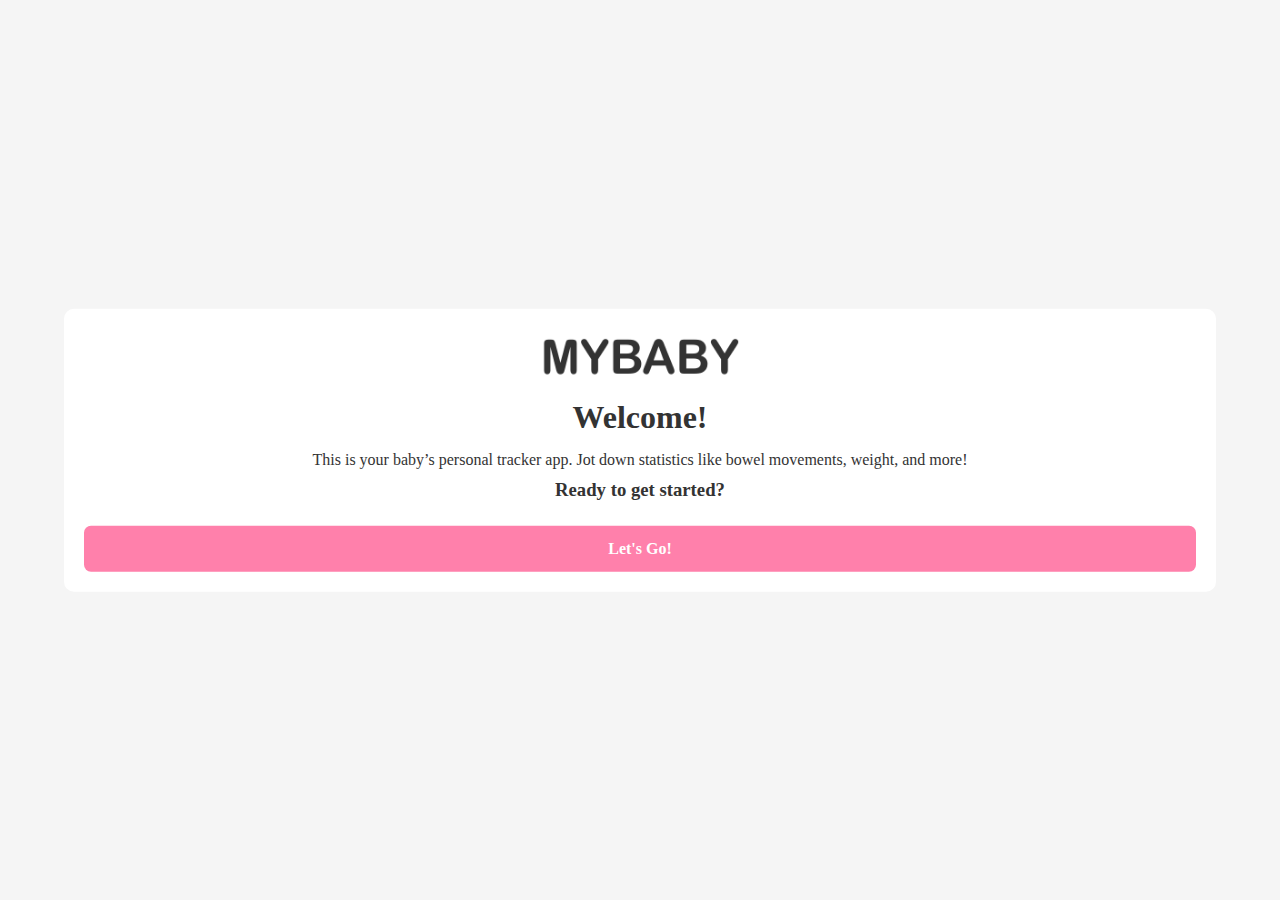
==== index.html @ 4c75a324 "getting somewhere with adding the SVG for the charts" ====
<!DOCTYPE html>
<html lang="en">

<head>
    <meta charset="UTF-8">
    <meta name="viewport" content="width=device-width, initial-scale=1.0">
    <link rel="stylesheet" href="./styles/main.css">
    <link rel="stylesheet" href="./styles/charts.css">
    <script src="./js/libraries/jquery.js"></script>
    <title>MYBABY</title>
</head>

<body>
    <div class="notification_box">
        <p class="notification_text"></p>
    </div>
    <!-- Start Screen If no user found -->
    <div id="welcome_section" class="modal_cont ">
        <div class="modal_inner first_section_inner_modal">
            <img src="./assets/images/MYBABYLogo.png" alt="" class="logo_img">
            <h1>Welcome!</h1>
            <p class="info_text">This is your baby’s personal tracker app. Jot down statistics like bowel movements,
                weight, and more!</p>
            <h3>Ready to get started?</h3>

            <button class="btn_elm" id="get_started_btn">Let's Go!</button>
        </div>
    </div>
    <!-- loader -->
    <div class="modal_cont loader_cont">
        <div class="loader_inner">
            <svg id="loader_icon" xmlns="http://www.w3.org/2000/svg" width="20" height="17.587" viewBox="0 0 20 17.587">
                <g id="Icon_core-baby" data-name="Icon core-baby" transform="translate(-1.029 -2.216)">
                    <path id="Path_3" data-name="Path 3"
                        d="M18.047,9.2a7.636,7.636,0,0,0-5.576-4.505L13.58,2.919l-1.124-.7-1.463,2.34A7.625,7.625,0,0,0,4.011,9.2a2.982,2.982,0,1,0,0,5.964,7.626,7.626,0,0,0,14.036,0,2.982,2.982,0,1,0,0-5.964Zm1.125,4.142a1.648,1.648,0,0,1-1.15.5l-.859.016-.336.79a6.3,6.3,0,0,1-11.6,0l-.336-.79-.859-.016a1.656,1.656,0,1,1,0-3.312l.859-.016.336-.79a6.3,6.3,0,0,1,11.6,0l.336.79.859.016a1.656,1.656,0,0,1,1.15,2.816Z"
                        transform="translate(0 0)" />
                    <path id="Path_4" data-name="Path 4"
                        d="M11.813,16.313H13.47V17.97H11.813Zm5.635,0H19.1V17.97H17.447Zm-1.989,6.3A3.314,3.314,0,0,0,18.773,19.3H12.144a3.314,3.314,0,0,0,3.314,3.314Z"
                        transform="translate(-4.43 -5.79)" />
                </g>
            </svg>
        </div>
    </div>


    <!-- Sign up modal -->
    <div id="signup_section" class="modal_cont ">
        <div class="modal_inner first_section_inner_modal">
            <h1>Sign Up</h1>
            <p class="info_text">The information and the data you provide this app will only be stored on your phone. It
                can be deleted by clearing your browser cache or by deleting this app.</p>
            <h3>Ready to get started?</h3>
            <div class="main_form_cont">
                <div class="form_section_cont">
                    <label for="fullname">Baby’s First and Last Name</label>
                    <input id="full_name_input" type="text" name="fullname" placeholder="John Doe" class="">
                </div>

                <div class="form_section_cont">
                    <label for="birthday">Baby’s Birthday</label>
                    <input id="birthday_input" type="date" class="" name="birthday">
                </div>

                <div class="form_section_cont">
                    <label for="gender">Baby's Gender</label>
                    <select id="gender_select" name="gender" id="">
                        <option value="">Select..</option>
                        <option value="male">Male</option>
                        <option value="female">Female</option>
                    </select>
                </div>
            </div>
            <button id="sign_first_baby_up_btn" class="btn_elm">Sign Baby Up</button>

        </div>
    </div>

    <!-- baby settings modal -->
    <div id="baby_settings_modal" class="modal_cont blur_bkg">

        <div class="modal_inner first_section_inner_modal">

            <div class="modal_heading">

                <h1>Settings</h1>

                <div class="close_button">
                    <div id="settings_close" class="button_elm_trigger"></div>

                    <svg xmlns="http://www.w3.org/2000/svg" width="12" height="12" viewBox="0 0 12 12">
                        <path id="Icon_ion-close" data-name="Icon ion-close"
                            d="M15.931,14.435l4.19-4.19a1.059,1.059,0,1,0-1.5-1.5l-4.19,4.19-4.19-4.19a1.06,1.06,0,0,0-1.5,1.5l4.19,4.19-4.19,4.19a1.06,1.06,0,0,0,1.5,1.5l4.19-4.19,4.19,4.19a1.06,1.06,0,0,0,1.5-1.5Z"
                            transform="translate(-8.435 -8.435)" />
                    </svg>

                </div>
            </div>

            <div class="modal_overflow_cont">

                <div class="main_form_cont">
                    <div class="form_section_cont">
                        <label>Theme</label>
                        <input type="radio" checked id="theme_raadio_light">
                        <input type="radio" id="theme_raadio_dark">
                        <div class="custom_toggle">
                            <div id="theme_toggle_btn" class="toggle"></div>
                        </div>
                    </div>
                </div>
                <div class="main_form_cont">
                    <div class="form_section_cont">
                        <label for="baby">Current Baby</label>
                        <select id="select_baby" name="baby" id="">

                        </select>
                    </div>
                </div>

                <button id="add_new_baby_btn" class="btn_elm">Add Baby</button>
                <div id="add_baby_form" class="main_form_cont ">
                    <h4>Add New Baby</h4>

                    <div class="form_section_cont">
                        <label for="fullname">Baby’s First and Last Name</label>
                        <input id="add_new_baby_input_name" type="text" name="fullname" placeholder="John Doe" class="">
                    </div>

                    <div class="form_section_cont">
                        <label for="birthday">Baby’s Birthday</label>
                        <input id="add_new_baby_input_birthday" type="date" class="" name="birthday">
                    </div>

                    <div class="form_section_cont">
                        <label for="gender">Baby's Gender</label>
                        <select id="add_new_baby_input_gender" name="gender" id="">
                            <option value="">Select..</option>
                            <option value="male">Male</option>
                            <option value="female">Female</option>
                        </select>
                    </div>
                    <button id="add_new_baby_add_btn" class="btn_elm">Add</button>
                    <button id="add_new_baby_cancel_btn" class="btn_elm cancel_btn">Cancel</button>
                </div>

                <div class="main_form_cont">
                    <div class="form_section_cont">
                        <label>App Version</label>
                        <p>0.0.1</p>
                    </div>
                </div>
            </div>
        </div>
    </div>


    <!-- add data modal -->
    <div id="baby_add_data_modal" class="modal_cont  blur_bkg">

        <div class="modal_inner first_section_inner_modal">

            <div class="modal_heading">

                <h1>Add Data</h1>

                <div class="close_button">
                    <div id="close_data_btn" class="button_elm_trigger"></div>

                    <svg xmlns="http://www.w3.org/2000/svg" width="12" height="12" viewBox="0 0 12 12">
                        <path id="Icon_ion-close" data-name="Icon ion-close"
                            d="M15.931,14.435l4.19-4.19a1.059,1.059,0,1,0-1.5-1.5l-4.19,4.19-4.19-4.19a1.06,1.06,0,0,0-1.5,1.5l4.19,4.19-4.19,4.19a1.06,1.06,0,0,0,1.5,1.5l4.19-4.19,4.19,4.19a1.06,1.06,0,0,0,1.5-1.5Z"
                            transform="translate(-8.435 -8.435)" />
                    </svg>

                </div>
            </div>

            <div class="modal_overflow_cont">

                <div class="main_form_cont">
                    <div class="form_section_cont">
                        <label for="datatype">Type</label>
                        <select id="data_type_select" name="datatype" id="">
                            <option value="null">Select</option>
                            <option value="bm">Bowel Movement</option>
                            <option value="weight">Weight</option>
                            <option value="feeding">Feeding</option>
                        </select>
                    </div>
                </div>

                <div class="add_data_forms_cont">
                    <!-- bm form -->
                    <div id="add_bm_data_form" class="main_form_cont add_baby_form">
                        <div class="radio_group">
                            <input class="radio" checked type="radio" data-bmtype="potty" id="bm_data_radio_elm_potty"
                                name="bm_type">
                            <label for="bm_data_radio_elm_potty">Potty</label>
                        </div>
                        <div class="radio_group">
                            <input class="radio" type="radio" data-bmtype="poopy" id="bm_data_radio_elm_poopy"
                                name="bm_type">
                            <label for="bm_data_radio_elm_poopy">Poopy</label>

                        </div>
                        <div class="radio_group">
                            <input class="radio" type="radio" data-bmtype="twoforone" id="bm_data_radio_elm_two_for_one"
                                name="bm_type">
                            <label for="bm_data_radio_elm_two_for_one">Two For One</label>
                        </div>

                        <div class="form_section_cont">
                            <label for="note">Enter Note</label>
                            <textarea name="note" id="" cols="30" rows="4" placeholder="..."></textarea>
                        </div>

                        <div class="form_section_cont">
                            <label>Time Recorded</label>
                            <div class="radio_group">
                                <input class="radio" checked type="radio" data-bmtime="now" id="bm_data_radio_elm_now"
                                    name="bm_time">
                                <label for="bm_data_radio_elm_now">Now</label>
                            </div>
                            <div class="radio_group">
                                <input class="radio" type="radio" data-bmtime="choose" id="bm_data_radio_elm_enter"
                                    name="bm_time">
                                <label for="bm_data_radio_elm_enter">Enter Time</label>
                            </div>
                            <div id="enter_time_for_bm_data_cont" class="form_section_cont">
                                <label for="input-time">When:</label>
                                <input type="datetime-local" id="input-time" name="input-time" />
                            </div>
                        </div>
                        <button id="add_data_bm_btn" class="btn_elm">Add Data</button>
                    </div>

                    <!-- add weight form -->
                    <div id="add_weight_data_form" class="main_form_cont add_baby_form">
                        <div class="flex_form_cont">
                            <div class="form_section_cont">
                                <label for="add_data_pounds_input_elm">Pounds</label>
                                <input type="text" id="add_data_pounds_input_elm" value="0" name="pounds">
                            </div>

                            <div class="form_section_cont">
                                <label for="add_data_ounces_input_elm">Ounces</label>
                                <input type="text" id="add_data_ounces_input_elm" value="0" name="ounces">
                            </div>
                        </div>
                        <!-- Time record -->
                        <div class="form_section_cont">
                            <label>Time Recorded</label>
                            <div class="radio_group">
                                <input class="radio" checked type="radio" data-weighttime="now"
                                    id="weight_data_radio_elm_now" name="weight_time">
                                <label for="weight_data_radio_elm_now">Now</label>
                            </div>
                            <div class="radio_group">
                                <input class="radio" type="radio" data-weighttime="choose"
                                    id="weight_data_radio_elm_enter" name="weight_time">
                                <label for="weight_data_radio_elm_enter">Enter Time</label>
                            </div>
                            <div id="enter_time_for_weight_data_cont" class="form_section_cont">
                                <label for="input_time_weight">When:</label>
                                <input type="datetime-local" id="input_time_weight" name="input_time_weight" />
                            </div>
                        </div>
                        <button id="add_data_weight_btn" class="btn_elm">Add Data</button>
                    </div>


                    <!-- Feeding data -->
                    <div id="add_feeding_data_form" class="main_form_cont add_baby_form">
                        <div class="form_section_cont">
                            <label for="ounces">Ounces</label>
                            <input type="number" min="0" max="250" id="add_data_feed_ounce_input_elm" value="0"
                                name="ounces">
                        </div>
                        <p>Duration</p>
                        <div class="flex_form_cont">
                            <div class="form_section_cont">
                                <label for="time">Hr</label>
                                <input type="number" id="add_data_feed_hr_input_elm" min="0" max="200" value="0"
                                    name="time">
                            </div>
                            <div class="form_section_cont">
                                <label for="time">Min</label>
                                <input type="number" id="add_data_feed_min_input_elm" min="0" max="200" value="0"
                                    name="time">

                            </div>
                        </div>

                        <div class="form_section_cont">
                            <label>Time Recorded</label>
                            <div class="radio_group">
                                <input class="radio" checked data-feedtime="now" type="radio"
                                    id="feed_data_radio_elm_now" name="feed_time">
                                <label for="feed_data_radio_elm_now">Now</label>
                            </div>
                            <div class="radio_group">
                                <input class="radio" type="radio" data-feedtime="choose" id="feed_data_radio_elm_enter"
                                    name="feed_time">
                                <label for="feed_data_radio_elm_enter">Enter Time</label>
                            </div>
                            <div id="enter_time_for_feed_data_cont" class="form_section_cont">
                                <label for="ounces">When:</label>
                                <input type="datetime-local" data-feedtime="choose" id="input_time_feed"
                                    name="meeting-time" />
                            </div>

                        </div>
                        <button id="add_data_feed_btn" class="btn_elm">Add Data</button>
                    </div>

                </div>

            </div>
        </div>
    </div>

    <!-- main container -->
    <div class="main_cont">

        <div class="content_cont">
            <!-- these containers will be swapped out and re rendered when actions happen -->
            <div id="title_block">
                <div id="baby_settings_button_cont" class="btn_elm btn_lg">
                    <div id="baby_settings_button" class="button_elm_trigger"></div>
                    <svg xmlns="http://www.w3.org/2000/svg" width="20" height="17.587" viewBox="0 0 20 17.587">
                        <g id="Icon_core-baby" data-name="Icon core-baby" transform="translate(-1.029 -2.216)">
                            <path id="Path_3" data-name="Path 3"
                                d="M18.047,9.2a7.636,7.636,0,0,0-5.576-4.505L13.58,2.919l-1.124-.7-1.463,2.34A7.625,7.625,0,0,0,4.011,9.2a2.982,2.982,0,1,0,0,5.964,7.626,7.626,0,0,0,14.036,0,2.982,2.982,0,1,0,0-5.964Zm1.125,4.142a1.648,1.648,0,0,1-1.15.5l-.859.016-.336.79a6.3,6.3,0,0,1-11.6,0l-.336-.79-.859-.016a1.656,1.656,0,1,1,0-3.312l.859-.016.336-.79a6.3,6.3,0,0,1,11.6,0l.336.79.859.016a1.656,1.656,0,0,1,1.15,2.816Z"
                                transform="translate(0 0)" />
                            <path id="Path_4" data-name="Path 4"
                                d="M11.813,16.313H13.47V17.97H11.813Zm5.635,0H19.1V17.97H17.447Zm-1.989,6.3A3.314,3.314,0,0,0,18.773,19.3H12.144a3.314,3.314,0,0,0,3.314,3.314Z"
                                transform="translate(-4.43 -5.79)" />
                        </g>
                    </svg>
                </div>
            </div>
            <div class="content_block_container" id="home_data_page">
                <div class="title_block">
                    <p id="baby_name_title"></p>
                    <p id="home_message"></p>
                </div>
                <div class="widget_main_cont">
                    <!-- first chart -->
                    <div class="widget_cont">
                        <div class="widget_title_block">
                            <h4 class="widget_title">Diaper Count</h4>
                            <div class="widget_setting_dd">
                                <div class="widget_setting_dd_preview">
                                    <svg data-date_dropdown_id="bm" class="dd_icon" xmlns="http://www.w3.org/2000/svg"
                                        width="6" height="3.499">
                                        <path id="Icon_fa-solid-angle-down" data-name="Icon fa-solid-angle-down"
                                            d="M4.892,12.348a.5.5,0,0,0,.708,0l2.5-2.5a.5.5,0,0,0-.708-.708L5.245,11.287,3.1,9.143a.5.5,0,0,0-.708.708l2.5,2.5Z"
                                            transform="translate(-2.245 -8.995)" />
                                    </svg>
                                    <!-- this will be dynamically changes -->
                                    <p data-date_dropdown_id="bm" class="dd_title">Week of 14<small>th</small></p>
                                    <div data-date_dropdown_id="bm" class="drop_down_action_btn"
                                        id="bm_week_chooser_dd_btn"></div>
                                </div>
                                <div data-date_dropdown_id="bm" class="widget_dd_item_container">
                                    <!-- these will be dynamically added based on the data -->
                                    <p data-week_of_bm_data="1-14-2024" class="widget_dd_item active">Week of 14th</p>
                                    <p data-week_of_bm_data="1-7-2024" class="widget_dd_item">Week of 7th</p>
                                </div>
                            </div>
                        </div>
                        <div class="widget_chart_cont">
                            <!-- creating the chart with HTML instead of svg -->

                            <div class="widget_chart_inner_cont">
                                <div class="chart_title_group">
                                    <p id="bm_chart_title" class="chart_title">Week of Dec 10th</p>
                                    <div class="chart_legend">
                                        <div class="chart_legend_group">
                                            <div class="bm_dot_outer potty_dot">
                                                <div class="bm_dot_inner potty_dot"></div>
                                            </div>
                                            <p class="chart_legend_group_text">Potty</p>
                                        </div>

                                        <div class="chart_legend_group">

                                            <div class="bm_dot_outer poopy_dot">
                                                <div class="bm_dot_inner poopy_dot"></div>
                                            </div>
                                            <p class="chart_legend_group_text">Poopy</p>
                                        </div>

                                        <div class="chart_legend_group">

                                            <div class="bm_dot_outer two_for_one_dot">
                                                <div class="bm_dot_inner two_for_one_dot"></div>
                                            </div>
                                            <p class="chart_legend_group_text">Two For One</p>
                                        </div>

                                    </div>
                                </div>
                                <div class="chart_main_cont">
                                    <div class="chart_main_cont_col chart_y">
                                        <p class="chart_y_text">PM</p>
                                        <p class="chart_y_text">11</p>
                                        <p class="chart_y_text">10</p>
                                        <p class="chart_y_text">9</p>
                                        <p class="chart_y_text">8</p>
                                        <p class="chart_y_text">7</p>
                                        <p class="chart_y_text">6</p>
                                        <p class="chart_y_text">5</p>
                                        <p class="chart_y_text">4</p>
                                        <p class="chart_y_text">3</p>
                                        <p class="chart_y_text">2</p>
                                        <p class="chart_y_text">1</p>
                                        <p class="chart_y_text">12</p>
                                        <p class="chart_y_text">11</p>
                                        <p class="chart_y_text">10</p>
                                        <p class="chart_y_text">9</p>
                                        <p class="chart_y_text">8</p>
                                        <p class="chart_y_text">7</p>
                                        <p class="chart_y_text">6</p>
                                        <p class="chart_y_text">5</p>
                                        <p class="chart_y_text">4</p>
                                        <p class="chart_y_text">3</p>
                                        <p class="chart_y_text">2</p>
                                        <p class="chart_y_text">1</p>
                                        <p class="chart_y_text">12</p>
                                        <p class="chart_y_text">AM</p>
                                    </div>
                                    <div id="bm_chart_body" class="chart_main_cont_col chart_body">
                                        <p class='no_data_note'>No Data Found</p>
                                        <div id="dot_cont">
                                        </div>
                                        <!-- <div class="chart_y_line"></div> -->
                                        <div class="chart_bkg_cont">
                                            <div class="chart_y_line"></div>
                                            <div class="chart_y_line"></div>
                                            <div class="chart_y_line"></div>
                                            <div class="chart_y_line"></div>
                                            <div class="chart_y_line"></div>
                                            <div class="chart_y_line"></div>
                                            <div class="chart_y_line"></div>
                                            <div class="chart_y_line"></div>
                                            <div class="chart_y_line"></div>
                                            <div class="chart_y_line"></div>
                                            <div class="chart_y_line"></div>
                                            <div class="chart_y_line"></div>
                                            <div class="chart_y_line"></div>
                                            <div class="chart_y_line"></div>
                                            <div class="chart_y_line"></div>
                                            <div class="chart_y_line"></div>
                                            <div class="chart_y_line"></div>
                                            <div class="chart_y_line"></div>
                                            <div class="chart_y_line"></div>
                                            <div class="chart_y_line"></div>
                                            <div class="chart_y_line"></div>
                                            <div class="chart_y_line"></div>
                                            <div class="chart_y_line"></div>
                                            <div class="chart_y_line"></div>
                                        </div>
                                    </div>
                                </div>
                                <div class="chart_footer_x">
                                    <p class="chart_footer_x_text">Sun</p>
                                    <p class="chart_footer_x_text">Mon</p>
                                    <p class="chart_footer_x_text">Tue</p>
                                    <p class="chart_footer_x_text">Wed</p>
                                    <p class="chart_footer_x_text">Thu</p>
                                    <p class="chart_footer_x_text">Fri</p>
                                    <p class="chart_footer_x_text">Sat</p>
                                </div>

                            </div>
                            <!-- creating the chart with HTML instead of svg -->



                        </div>

                    </div>
                    <!-- Second chart -->
                    <div class="widget_cont">
                        <div class="widget_title_block">
                            <h4 class="widget_title">Weight</h4>
                            <div class="widget_setting_dd">
                                <div class="widget_setting_dd_preview">
                                    <svg data-date_dropdown_id="weight" class="dd_icon"
                                        xmlns="http://www.w3.org/2000/svg" width="6" height="3.499">
                                        <path id="Icon_fa-solid-angle-down" data-name="Icon fa-solid-angle-down"
                                            d="M4.892,12.348a.5.5,0,0,0,.708,0l2.5-2.5a.5.5,0,0,0-.708-.708L5.245,11.287,3.1,9.143a.5.5,0,0,0-.708.708l2.5,2.5Z"
                                            transform="translate(-2.245 -8.995)" />
                                    </svg>
                                    <!-- this will be dynamically changed -->
                                    <p data-date_dropdown_id="weight" class="dd_title">Weekly</p>
                                    <div data-date_dropdown_id="weight" class="drop_down_action_btn"
                                        id="weight_week_chooser_dd_btn"></div>
                                </div>
                                <div data-date_dropdown_id="weight" class="widget_dd_item_container">
                                    <p data-chart_dd_sort="weekly" class="widget_dd_item active">Weekly</p>
                                    <p data-chart_dd_sort="monthly" class="widget_dd_item">Monthly</p>
                                </div>
                            </div>
                        </div>
                        <div class="widget_chart_cont">
                            <div class="widget_chart">
                                <div class="widget_chart_inner_cont">
                                    <div class="chart_title_group">
                                        <p id="weigth_chart_title" class="chart_title">Weekly</p>
                                        <div class="chart_legend">
                                            <div class="chart_legend_group">
                                                <div class="chart_legend_line"></div>
                                                <p class="chart_legend_group_text">Record</p>
                                            </div>
                                        </div>
                                    </div>
                                    <div class="chart_main_cont">
                                        <div class="chart_main_cont_col chart_y">
                                            <p class="chart_y_text">LBS</p>
                                            <p class="chart_y_text">48</p>
                                            <p class="chart_y_text">46</p>
                                            <p class="chart_y_text">44</p>
                                            <p class="chart_y_text">42</p>
                                            <p class="chart_y_text">40</p>
                                            <p class="chart_y_text">38</p>
                                            <p class="chart_y_text">36</p>
                                            <p class="chart_y_text">34</p>
                                            <p class="chart_y_text">32</p>
                                            <p class="chart_y_text">30</p>
                                            <p class="chart_y_text">28</p>
                                            <p class="chart_y_text">26</p>
                                            <p class="chart_y_text">24</p>
                                            <p class="chart_y_text">22</p>
                                            <p class="chart_y_text">20</p>
                                            <p class="chart_y_text">18</p>
                                            <p class="chart_y_text">16</p>
                                            <p class="chart_y_text">14</p>
                                            <p class="chart_y_text">12</p>
                                            <p class="chart_y_text">10</p>
                                            <p class="chart_y_text">8</p>
                                            <p class="chart_y_text">6</p>
                                            <p class="chart_y_text">4</p>
                                            <p class="chart_y_text">2</p>
                                            <p class="chart_y_text"></p>
                                        </div>
                                        <div id="weight_chart_body" class="chart_main_cont_col chart_body">
                                            <p class='no_data_note'>No Data Found</p>
                                            <div id="weight_line_cont">
                                            </div>
                                            <!-- <div class="chart_y_line"></div> -->
                                            <div class="chart_bkg_cont">
                                                <div class="chart_y_line"></div>
                                                <div class="chart_y_line"></div>
                                                <div class="chart_y_line"></div>
                                                <div class="chart_y_line"></div>
                                                <div class="chart_y_line"></div>
                                                <div class="chart_y_line"></div>
                                                <div class="chart_y_line"></div>
                                                <div class="chart_y_line"></div>
                                                <div class="chart_y_line"></div>
                                                <div class="chart_y_line"></div>
                                                <div class="chart_y_line"></div>
                                                <div class="chart_y_line"></div>
                                                <div class="chart_y_line"></div>
                                                <div class="chart_y_line"></div>
                                                <div class="chart_y_line"></div>
                                                <div class="chart_y_line"></div>
                                                <div class="chart_y_line"></div>
                                                <div class="chart_y_line"></div>
                                                <div class="chart_y_line"></div>
                                                <div class="chart_y_line"></div>
                                                <div class="chart_y_line"></div>
                                                <div class="chart_y_line"></div>
                                                <div class="chart_y_line"></div>
                                                <div class="chart_y_line"></div>
                                            </div>
                                        </div>
                                    </div>
                                    <div class="chart_footer_x">
                                        <p>Trending</p>
                                    </div>

                                </div>
                            </div>
                        </div>
                    </div>
                    <div class="widget_cont">
                        <div class="widget_title_block">
                            <h4 class="widget_title">Feeding</h4>
                            <div class="widget_setting_dd">
                                <div class="widget_setting_dd_preview">
                                    <svg data-date_dropdown_id="feed" class="dd_icon" xmlns="http://www.w3.org/2000/svg"
                                        width="6" height="3.499">
                                        <path id="Icon_fa-solid-angle-down" data-name="Icon fa-solid-angle-down"
                                            d="M4.892,12.348a.5.5,0,0,0,.708,0l2.5-2.5a.5.5,0,0,0-.708-.708L5.245,11.287,3.1,9.143a.5.5,0,0,0-.708.708l2.5,2.5Z"
                                            transform="translate(-2.245 -8.995)" />
                                    </svg>
                                    <!-- this will be dynamically changes -->
                                    <p data-date_dropdown_id="feed" class="dd_title">Weekly</p>
                                    <div data-date_dropdown_id="feed" class="drop_down_action_btn"
                                        id="feed_week_chooser_dd_btn"></div>
                                </div>
                                <div data-date_dropdown_id="feed" class="widget_dd_item_container">
                                    <p data-chart_dd_sort="weekly" class="widget_dd_item active">Weekly</p>
                                    <p data-chart_dd_sort="monthly" class="widget_dd_item">Monthly</p>
                                </div>
                            </div>
                        </div>
                        <div class="widget_chart_cont">
                            <div class="widget_chart">
                                <div class="widget_chart_inner_cont">
                                    <div class="chart_title_group">
                                        <p id="weigth_chart_title" class="chart_title">Weekly</p>
                                        <div class="chart_legend">
                                            <div class="chart_legend_group">
                                                <div class="chart_legend_line"></div>
                                                <p class="chart_legend_group_text">Record</p>
                                            </div>
                                        </div>
                                    </div>
                                    <div class="chart_main_cont">
                                        <div id="feed_chart_y" class="chart_main_cont_col chart_y">
                                            <p class="chart_y_text">10</p>
                                            <p class="chart_y_text">9</p>
                                            <p class="chart_y_text">8</p>
                                            <p class="chart_y_text">7</p>
                                            <p class="chart_y_text">6</p>
                                            <p class="chart_y_text">5</p>
                                            <p class="chart_y_text">4</p>
                                            <p class="chart_y_text">3</p>
                                            <p class="chart_y_text">2</p>
                                            <p class="chart_y_text">1</p>
                                            <p class="chart_y_text">0</p>
                                            <p class="chart_y_text">OZ</p>
                                        </div>
                                        <div id="feed_chart_body" class="chart_main_cont_col chart_body">
                                            <p class='no_data_note'>No Data Found</p>
                                            <div id="feed_line_cont">
                                                <!-- svg will be placed here -->

                                                <!-- svg will be placed here -->
                                            </div>
                                            <div id="feed_chart_bkg" class="chart_bkg_cont">
                                                <div class="chart_y_line"></div>
                                                <div class="chart_y_line"></div>
                                                <div class="chart_y_line"></div>
                                                <div class="chart_y_line"></div>
                                                <div class="chart_y_line"></div>
                                                <div class="chart_y_line"></div>
                                                <div class="chart_y_line"></div>
                                                <div class="chart_y_line"></div>
                                                <div class="chart_y_line"></div>
                                                <div class="chart_y_line"></div>
                                                <div class="chart_y_line"></div>
                                            </div>
                                        </div>
                                    </div>
                                    <div class="chart_footer_x feed_chart_footer">
                                        <p>Trending</p>
                                        <div class="trend_bubble">Great</div>
                                        <img class="trend_icon" src="./assets/icons/trend-up.png" alt="">
                                    </div>

                                </div>
                            </div>
                        </div>
                    </div>
                </div>
            </div>


            <!-- all data page -->
            <div class="content_block_container" id="all_data_page">
                <div id="title_block">
                    <p id="baby_name_title">All Baby Data</p>
                    <div class="title_block_footer_bar">
                        <p id="data_page_babys_name"></p>
                        <div class="btn_container">
                            <p>Filter</p>
                            <div class="btn_elm btn_lg icon_btn">
                                <div id="filter_baby_data_by_date_btn" data-datefilter="true"
                                    class="button_elm_trigger"></div>
                                <svg id="filter_baby_data_by_date_icon" xmlns="http://www.w3.org/2000/svg"
                                    width="20.286" height="18" viewBox="0 0 20.286 16">
                                    <path id="Path_22" data-name="Path 22"
                                        d="M13.124,32.371a1.142,1.142,0,0,0-1.686,0L8.3,35.8a1.143,1.143,0,1,0,1.686,1.543l1.157-1.261V46.857a1.143,1.143,0,0,0,2.286,0V36.082l1.157,1.264A1.143,1.143,0,0,0,16.267,35.8l-3.143-3.429ZM19.139,48h1.143a1.143,1.143,0,1,0,0-2.286H19.139a1.143,1.143,0,1,0,0,2.286Zm0-4.571h3.429a1.143,1.143,0,1,0,0-2.286H19.139a1.143,1.143,0,1,0,0,2.286Zm0-4.571h5.714a1.143,1.143,0,0,0,0-2.286H19.139a1.143,1.143,0,1,0,0,2.286Zm0-4.571h8a1.143,1.143,0,1,0,0-2.286h-8a1.143,1.143,0,1,0,0,2.286Z"
                                        transform="translate(-7.996 -32)" />
                                </svg>
                            </div>
                        </div>
                    </div>
                </div>
                <div class="all_data_cont">
                    <div class="all_data_header">
                        <select id="all_data_select" name="all_data">
                            <option value="bm_data">Bowel Movement</option>
                            <option value="weight_data">Weight</option>
                            <option value="feed_data">Feeding</option>
                        </select>
                        <svg id="export_csv_btn" xmlns="http://www.w3.org/2000/svg" viewBox="0 0 40.46 39">
                            <g id="Layer_1-2">
                                <path class="cls-1"
                                    d="M40.05,25.02h0s-4.73,4.73-4.73,4.73c-.55.55-1.45.55-2,0-.55-.55-.55-1.45,0-2l2.3-2.3h-6.5s-9.93,0-9.93,0c-.76-.02-1.37-.63-1.39-1.39-.02-.78.6-1.43,1.39-1.45h16.43l-2.3-2.31c-.55-.55-.55-1.45,0-2,.55-.55,1.45-.55,2,0l4.73,4.72c.55.55.55,1.45,0,2Z" />
                                <path class="cls-1"
                                    d="M27,20.21v-5.96h-7.42c-.85,0-1.71-.25-2.38-.78-.93-.73-1.45-1.81-1.45-2.97V3H6c-1.65,0-3,1.35-3,3v27c0,1.65,1.35,3,3,3h18c1.65,0,3-1.35,3-3v-5.17h3v5.17c0,3.31-2.69,6-6,6H6c-3.31,0-6-2.69-6-6V6C0,2.69,2.69,0,6,0h11.07c1.08,0,2.11.43,2.87,1.19l8.87,8.87c.76.76,1.19,1.79,1.19,2.87v7.28h-3Z" />
                            </g>
                        </svg>
                    </div>
                    <div id="all_data" class="all_data_content_cont">

                    </div>
                </div>
            </div>
        </div>


        <!-- Footer menu control -->
        <div class="footer_menu">
            <div id="footer_menu_all_data" class="footer_menu_item left">
                <div class="footer_menu_btn" id="view_all_data_btn"></div>
                <svg xmlns="http://www.w3.org/2000/svg" viewBox="0 0 20 21.719">
                    <path id="Icon_simple-databricks" data-name="Icon simple-databricks"
                        d="M1.425,12.836l10,5.628L20.4,13.442v2l-8.976,5.067L1.937,15.115l-.511.279v.7l10,5.629,10-5.627V12.186l-.466-.28-9.534,5.4L2.5,12.186v-2l8.929,5.023,10-5.627V5.719l-.466-.279-9.534,5.4L2.961,6.046l8.464-4.79,7.023,3.953.6-.372V4.325L11.425,0l-10,5.674v.652l10,5.626L20.4,6.929V8.975l-8.976,5.071L1.937,8.652l-.511.279Z"
                        transform="translate(-1.425)" />
                </svg>
            </div>

            <div id="footer_menu_home" class="footer_menu_item active center">
                <div class="footer_menu_btn" id="home_btn"></div>
                <svg xmlns="http://www.w3.org/2000/svg" viewBox="0 0 20 20">
                    <g id="Icon_core-bar-chart" data-name="Icon core-bar-chart" transform="translate(-1.125 -1.125)">
                        <path id="Path_1" data-name="Path 1"
                            d="M8.875,17.792h3.667a1,1,0,0,0,1-1V8.125a1,1,0,0,0-1-1H8.875a1,1,0,0,0-1,1v8.667A1,1,0,0,0,8.875,17.792Zm.333-9.333h3v8h-3ZM20.875,1.125H17.208a1,1,0,0,0-1,1V16.792a1,1,0,0,0,1,1h3.667a1,1,0,0,0,1-1V2.125a1,1,0,0,0-1-1Zm-.333,15.333h-3v-14h3Z"
                            transform="translate(-2.75)" />
                        <path id="Path_2" data-name="Path 2" d="M2.458,1.125H1.125v20h20V19.792H2.458Z"
                            transform="translate(0 0)" />
                    </g>
                </svg>
            </div>

            <div id="footer_menu_add_data" class="footer_menu_item right">
                <div class="footer_menu_btn" id="add_data_btn"></div>
                <svg xmlns="http://www.w3.org/2000/svg" viewBox="0 0 20 14.074">
                    <path id="Icon_core-playlist-add" data-name="Icon core-playlist-add"
                        d="M12.62,9.15h9.63v1.481H12.62Zm-3.7,4.815H22.25v1.481H8.917Zm0,4.815H22.25v1.481H8.917Zm.741-9.63H6.694V6.188H5.213V9.15H2.25v1.481H5.213v2.963H6.694V10.632H9.657Z"
                        transform="translate(-2.25 -6.188)" />
                </svg>
            </div>
        </div>

    </div>



    <!-- Import Custom Scripts -->
    <script src="./js/helpers.js"></script>
    <script src="./js/create_html.js"></script>
    <script src="./js/app.js"></script>
    <script src="./js/actions.js"></script>

</body>

</html>
---- styles/main.css ----
@font-face {
    font-family: "Avenir";
    src: url("./assets/fonts/Avenir Black.ttf")
}

* {
    margin: 0;
    padding: 0;
    text-decoration: none;
    box-sizing: border-box;
    font-family: "Avenir";
}


:root {
    /* Common */
    --border-color: #e0e0e0;
    --btn-color: #ffffff;
    --box-shadow: 0 2px 4px rgba(0, 0, 0, 0.1);
    --accent-danger: #E51A49;
    --accent-two: #B364F6;
    --accent-three: #3ca2f4;

    --data-type-potty: #ff80ab;
    --data-type-poopy: #3ca2f4;
    --data-type-two-for-one: #B364F6;
    --data-card_bkg-potty: rgba(255, 128, 171, .40);
    --data-card_bkg-poopy: rgba(60, 162, 244, .40);
    --data-card_bkg-two-for-one: rgba(179, 100, 246, .40);
}

:root:has(#theme_raadio_light:checked) {
    /* Light Theme */
    --primary-background: #f5f5f5;
    --secondary-background: #ffffff;
    --text-color: #333333;
    --accent-color: #ff80ab;
    --modal-bkg: #ff80aa4d;
    --secondary-form-bkg: #00000024;
    --chart-bkg-stroke: #efefef;
}

:root:has(#theme_raadio_dark:checked) {
    /* Dark Theme */
    --primary-background: #121212;
    --secondary-background: #1e1e1e;
    --text-color: #ffffff;
    --accent-color: #64b5f6;
    --modal-bkg: #64b4f658;
    --secondary-form-bkg: #b3b3b324;
    --chart-bkg-stroke: #434343;
}

#theme_raadio_light,
#theme_raadio_dark {
    opacity: 0;
    position: absolute;
    z-index: 0;
    width: 0;
    height: 0;
    overflow: hidden;
}

body {
    background-color: var(--primary-background);
    color: var(--text-color);
    position: relative;
    padding: 0 20px;
    max-width: 391px;
    margin: auto;
}

svg {
    fill: var(--text-color);
}

h1,
h2,
h3,
h4,
h5 {
    margin-bottom: 15px;
}

p,
label {
    margin-bottom: 10px;
}

/* pages */
#all_data_page {
    display: none;
}

/* END pages */
.btn_elm {
    background-color: var(--accent-color);
    color: var(--btn-color);
    font-size: 16px;
    font-weight: 600;
    padding: 14px;
    width: 100%;
    border: none;
    outline: none;
    border-radius: 7px;
    cursor: pointer;
    margin-top: 10px;
}

.cancel_btn {
    background-color: var(--accent-danger);
}

.main_cont {
    position: relative;
}

.modal_cont {
    position: fixed;
    z-index: 9999;
    top: 0;
    left: 0;
    width: 100%;
    height: 100%;
    background-color: var(--primary-background);
    justify-content: center;
    align-items: center;
}

.modal_inner {
    position: absolute;
    top: 50%;
    left: 50%;
    transform: translate(-50%, -50%);
    padding: 20px;
    display: flex;
    flex-direction: column;
    justify-content: center;
    align-items: center;
    width: 90%;
    text-align: center;
    border-radius: 10px;
    background-color: var(--secondary-background);
}

.modal_heading {
    position: relative;
    display: flex;
    justify-content: space-between;
    width: 100%;
}

.modal_heading>h1 {
    text-align: left;
    width: 85%;
}

.modal_overflow_cont {
    max-height: 550px;
    overflow-y: scroll;
}

.modal_overflow_cont::-webkit-scrollbar {
    display: none;
}

.close_button {
    position: relative;
    width: 40px;
    height: 40px;
    display: flex;
    justify-content: center;
    align-items: center;
    border-radius: 7px;
    background-color: var(--primary-background);
}

.blur_bkg {
    background-color: var(--modal-bkg);
    backdrop-filter: blur(8px);
}

.logo_img {
    max-width: 200px;
    margin-bottom: 15px;
}

.notification_box {
    max-width: 90%;
    padding: 14px 20px;
    border-radius: 7px;
    position: absolute;
    left: 50%;
    transform: translate(-50%);
    z-index: 99999999999999;
    background-color: var(--accent-three);

}

.notification_box {
    opacity: 0;
    top: -40px;
    transition: all 150ms ease-out;

}

.notification_text {
    color: white;
    font-weight: bold;
    margin: 0;
}

.notification_box.visible {
    opacity: 1;
    top: 10px;
    transition: all 150ms ease-in;
}

/* form */
.form_section_cont {
    width: 100%;
    padding: 10px 0;
    text-align: left;
}

#add_baby_form {
    text-align: left;
    display: none;
    padding: 15px;
    border: 3px solid var(--accent-color);
    border-radius: 7px;

}

#add_baby_form.active {
    display: block;


}


/* hide data forms */
/* #add_bm_data_form,
#add_weight_data_form,
#add_feeding_data_form,
#baby_add_data_modal,
#baby_settings_modal {
    display: none;
} */

.modal_cont {
    display: none;
}

#signup_section {
    z-index: 99999;
    display: flex;
}

#welcome_section {
    z-index: 999999;
    display: flex;
}

#baby_settings_modal.active {
    display: flex;
}

.form_section_cont>input,
.form_section_cont>select,
.form_section_cont>textarea {
    margin-top: 10px;
}

.main_form_cont,
.modal_overflow_cont {
    width: 100%;
}

input:not(.radio),
select,
textarea {
    font-size: 16px;
    color: var(--text-color);
    padding: 14px;
    width: 100%;
    border: none;
    outline: none;
    border-radius: 7px;
    background-color: var(--primary-background);
}

.custom_toggle {
    width: 100px;
    height: 42px;
    background-color: var(--primary-background);
    border-radius: 7px;
    position: relative;
    display: flex;
    align-items: center;
    padding: 5px;
    margin-top: 10px;
    cursor: pointer;
}

.custom_toggle {
    justify-content: left;
    transition: all 150ms ease-in-out;
}

.custom_toggle.dark {
    justify-content: right;
    transition: all 150ms ease-in-out;
}

.toggle {
    height: 100%;
    width: 48%;
    background-color: var(--accent-color);
    border-radius: 5px;
}

.flex_form_cont {
    display: flex;
    gap: 10px;
}

.radio_group {
    display: flex;
    align-items: center;
    padding-top: 10px;
}

.radio_group>label {
    margin: 0;
    padding-left: 15px;
}

input.radio {
    width: 20px;
    height: 20px;
}

div#add_feeding_data_form>p {
    text-align: left;
}

/* footer controller */
.footer_menu {
    position: fixed;
    width: 700px;
    height: 700px;
    /* height: max-content; */
    border-radius: 200pc;
    background-color: var(--secondary-background);
    bottom: -570px;
    left: 50%;
    transform: translate(-50%);
    padding: 20px;
    border: 8px solid var(--primary-background);
}

.footer_menu_item {
    position: absolute;
    width: 65px;
    height: 65px;
    display: flex;
    justify-content: center;
    align-items: center;
    border-radius: 10pc;
    background-color: var(--primary-background);
    top: 0;

}

.footer_menu_item.active {
    background-color: var(--accent-color);

}

.footer_menu_item.active>svg {
    color: var(--secondary-background);
    fill: var(--secondary-background);
}

.footer_menu_item>svg {
    width: 33px;
}

.footer_menu_item.left {
    left: 30%;
    top: 40px;
}

.footer_menu_item.center {
    left: 50%;
    transform: translate(-50%);
    top: 20px;
}

.footer_menu_item.right {
    right: 30%;
    top: 40px;
}

.footer_menu_btn {
    position: absolute;
    width: 100%;
    height: 100%;
    border-radius: 10pc;
    z-index: 9;
    cursor: pointer;
}

/* content styles */
.content_cont {
    padding: 20px 0;
    max-height: 100vh;

}

#title_block {
    position: relative;
}

#baby_settings_button_cont {
    width: max-content;
    position: absolute;
    right: 0;
    top: 0;
    padding-bottom: 10px;
    margin: 0;
    cursor: pointer;
}

#baby_settings_button_cont>svg {
    fill: var(--secondary-background);
}

.button_elm_trigger {
    height: 100%;
    width: 100%;
    position: absolute;
    top: 0;
    left: 0;
    z-index: 9;
}


#baby_name_title {
    font-size: 35px;
}

/* Content container styles */
.widget_main_cont {
    max-height: 80vh;
    overflow-y: scroll;
    padding-bottom: 100px;
    scroll-behavior: smooth;
}

.widget_main_cont::-webkit-scrollbar {
    display: none;
}

#add_bm_data_form,
#add_weight_data_form,
#add_feeding_data_form,
#enter_time_for_bm_data_cont,
#enter_time_for_weight_data_cont,
#enter_time_for_feed_data_cont {
    display: none;
}

.widget_setting_dd {
    position: relative;
    display: flex;
    flex-direction: column;
    height: min-content;
    border-radius: 4px;
    background-color: var(--secondary-background);
}

.widget_setting_dd_preview {
    position: relative;
    padding: 7px;
    border-radius: 3px;
    display: flex;
    align-items: center;
    justify-content: space-between;
    max-width: max-content;
}
.drop_down_action_btn{
    position: absolute;
    top: 0;
    left: 0;
    width: 100%;
    height: 100%;
    z-index: 1;
}
.widget_setting_dd_preview>svg {
    width: 14px;
    margin: 0;
}

.widget_setting_dd_preview>p {
    font-size: 12px;
    margin: 0;
}

.widget_title_block {
    display: flex;
    align-items: center;
    justify-content: space-between;
    margin-bottom: 10px;
}

.widget_title {
    margin-bottom: 0;
}

.widget_dd_item_container {
    padding: 5px;
    position: absolute;
    top: 28px;
    left: 0;
    background-color: var(--secondary-background);
    width: 100%;
    z-index: 2;
    border-radius: 0 0 4px 4px;
    box-shadow: var(--box-shadow);
}
.widget_dd_item_container{
    height: 0;
    overflow: hidden;
    opacity: 0;
    transition: all 150ms ease-out;
}

.widget_dd_item_container.active{
    height: max-content;
    overflow: unset;
    opacity: 1;
    transition: all 150ms ease-in;
}
.widget_dd_item{
    margin: 0;
    font-size: 12px;
    padding: 5px 7px;
    border-radius: 2px;
}
.widget_dd_item:not(:first-child){
    margin-top: 5px;
}
.widget_dd_item.active{
    background-color: var(--primary-background);
}

.widget_chart_cont {
    width: 100%;
    position: relative;
    max-width: 350px;
    height: 350px;
    background-color: var(--secondary-background);
    border-radius: 7px;
}

.widget_cont:not(:last-child) {
    margin-bottom: 15px;
}

.widget_cont {
    margin-bottom: 15px;
}

.btn_container {
    display: flex;
    align-items: center;
}

.btn_container>p {
    margin-bottom: 0;
    margin-right: 5px;
}

.icon_btn {
    width: 50px;
    height: 50px;
    display: flex;
    justify-content: center;
    align-items: center;
    position: relative;
    margin-top: 0;
    background: none;
}

.title_block_footer_bar {
    display: flex;
    justify-content: space-between;
    align-items: center;
}

#data_page_babys_name {
    margin-bottom: 0;
}

.all_data_cont {
    background-color: var(--secondary-background);
    height: 69vh;
    padding: 10px 10px 10px 10px;
    border-radius: 10px;
}

.all_data_header {
    padding-bottom: 10px;
    height: 10%;
    display: flex;
    justify-content: space-between;
}

.all_data_content_cont {
    max-height: 88%;
    overflow-y: scroll;
    margin-top: 10px;
    border-radius: 7px;
}

#all_data_select {
    max-width: 82%;
    height: 50px;
}

#export_csv_btn {
    background-color: var(--primary-background);
    height: 50px;
    width: 15%;
    padding: 15px;
    border-radius: 7px;
}

.all_data_content_cont::-webkit-scrollbar {
    display: none;
}

.data_card {
    border-radius: 7px;
    padding: 10px;
    background-color: var(--primary-background);
}

.data_card.potty {
    background-color: var(--data-card_bkg-potty);

}

.data_card.poopy {
    background-color: var(--data-card_bkg-poopy);
}

.data_card.two_for_one {
    background-color: var(--data-card_bkg-two-for-one);
}

.data_card:not(:first-child) {
    margin-top: 10px;
}


.data_card_type {
    font-size: 14px;
    font-weight: bold;
}

.data_card_comment {
    font-size: 16px;

}

.data_card_date {
    font-size: 12px;
    margin-bottom: 0;
    font-style: italic;
}

.rotate_filter {
    transform: scaleY(-1);
}

.loader_cont{
    background:none;
    opacity: 0;
}
.loader_cont.active{
    opacity: 1;
    display: flex;
    transition: opacity 500ms ease-in-out;
}
.loader_inner{
    margin: auto;
    height: 100px;
    width: 100px;
    background-color: var(--accent-color);
    border-radius: 10pc;
    display: flex;
    justify-content: center;
    align-items: center;
}

@keyframes rotateAndScale {
    0% {
        transform: rotate(0deg) scale(1);
    }
    50% {
        transform: rotate(360deg) scale(1);
    }
    70% {
        transform: rotate(360deg) scale(1.2);
    }
    100% {
        transform: rotate(360deg) scale(1);
    }
}

#loader_icon{
    height: 50px;
    width: 50px;
    fill: #fff;
    animation: rotateAndScale 2s infinite ease-in-out;
}
---- styles/charts.css ----
:root {
    /* Common */
    --border-color: #e0e0e0;
    --btn-color: #ffffff;
    --box-shadow: 0 2px 4px rgba(0, 0, 0, 0.1);
    --accent-danger: #E51A49;
    --accent-two: #B364F6;
    --accent-three: #3ca2f4;

}

:root:has(#theme_raadio_light:checked) {
    /* Light Theme */
    --primary-background: #f5f5f5;
    --secondary-background: #ffffff;
    --text-color: #333333;
    --accent-color: #ff80ab;
    --modal-bkg: #ff80aa4d;
    --secondary-form-bkg: #00000024;
    --chart-bkg-stroke: #efefef;
}

:root:has(#theme_raadio_dark:checked) {
    /* Dark Theme */
    --primary-background: #121212;
    --secondary-background: #1e1e1e;
    --text-color: #ffffff;
    --accent-color: #64b5f6;
    --modal-bkg: #64b4f658;
    --secondary-form-bkg: #b3b3b324;
    --chart-bkg-stroke: #434343;
}

.widget_chart {
    position: relative;
}

/* bm chart */
.widget_chart_inner_cont {
    position: absolute;
    top: 0;
    left: 0;
    width: 100%;
    height: 100%;
    padding: 10px;
}

.chart_title_group {
    display: flex;
    justify-content: space-between;
}

.chart_title {
    font-size: .9rem;
    margin: 0;
}

.chart_legend {
    display: flex;
    gap: 7px;
}

.chart_legend_group {
    display: flex;
    align-items: center;
    gap: 5px;
}

.chart_legend_group_text {
    font-size: .6rem;
    margin: 0;
}

.bm_dot_outer {
    width: 15px;
    height: 15px;
    border-radius: 1pc;
    display: flex;
    justify-content: center;
    align-items: center;
    position: relative;
}

.bm_dot_inner {
    width: 7px;
    height: 7px;
    border-radius: 1pc;
    position: absolute;
}


.bm_dot_outer.potty_dot {
    border: 1px solid #ff80ab;
}

.bm_dot_inner.potty_dot {
    background-color: #ff80ab;
}

.bm_dot_outer.poopy_dot {
    border: 1px solid var(--accent-three);
}

.bm_dot_inner.poopy_dot {
    background-color: var(--accent-three);
}

.bm_dot_outer.two_for_one_dot {
    border: 1px solid var(--accent-two);
}

.bm_dot_inner.two_for_one_dot {
    background-color: var(--accent-two);
}

.chart_main_cont {
    display: flex;
    padding-top: 10px;
}

.chart_main_cont_col.chart_y {
    width: 5%;
}

.chart_y_text {
    font-size: .5rem;
    margin: 0;
    text-align: center;
}

.chart_main_cont_col.chart_body {
    padding-top: 5px;
    width: 95%;
    
    position: relative;
    padding-left: 5px;
}
#weight_chart_y, #feed_chart_y {
    display: flex;
    flex-direction: column;
    justify-content: space-between;
}
.chart_bkg_cont{
    padding-top: 10px;
    display: flex;
    flex-direction: column;
    gap: 10px;
}
#feed_chart_bkg{
    justify-content: space-between;
    height: 250px;
    padding-bottom: 27px;
    padding-top: 0px;
}

#dot_cont {
    padding-top:10px;
    position: absolute;
    top: 0;
    left: 0;
    width: 100%;
    height: 100%;
    transform: scaleY(-1);
}
#weight_line_cont,#feed_line_cont{
    position: absolute;
    top: 0;
    left: 0;
    width: 100%;
    height: 100%;
}

.chart_y_line {
    height: 1px;
    width: 100%;
    background-color: var(--chart-bkg-stroke);
}

.chart_footer_x {
    display: flex;
    padding-left: 30px;
    padding-right: 10px;
    justify-content: space-between;
    padding-top: 0px;
}

.chart_footer_x_text {
    font-size: .7rem;

}
.chart_dot{
    position: absolute;

}
.no_data_note{
    display: none;
    position: absolute;
    top: 50%;
    left: 50%;
    transform: translate(-50%,-50%);
}
.show_no_data{
    display: block;
}
/* END bm chart */
/* weight and Feed chart */
.chart_legend_line{
    width: 25px;
    height: 2px;
    margin-right: 7px;
    background-color: var(--accent-color);
    border-radius: 10px;
}
.trend_bubble{
    padding: 2px 15px;
    height: max-content;
    border-radius: 1pc;
    background-color: var(--accent-three);
    color: var(--text-color);
}
.trend_icon{
    max-height: 18px;
}
.feed_chart_footer{
    padding-top: 7px;
    justify-content: flex-start;
    gap: 20px;
    align-items: center;
}
.feed_chart_footer>*{
    margin: 0;
}
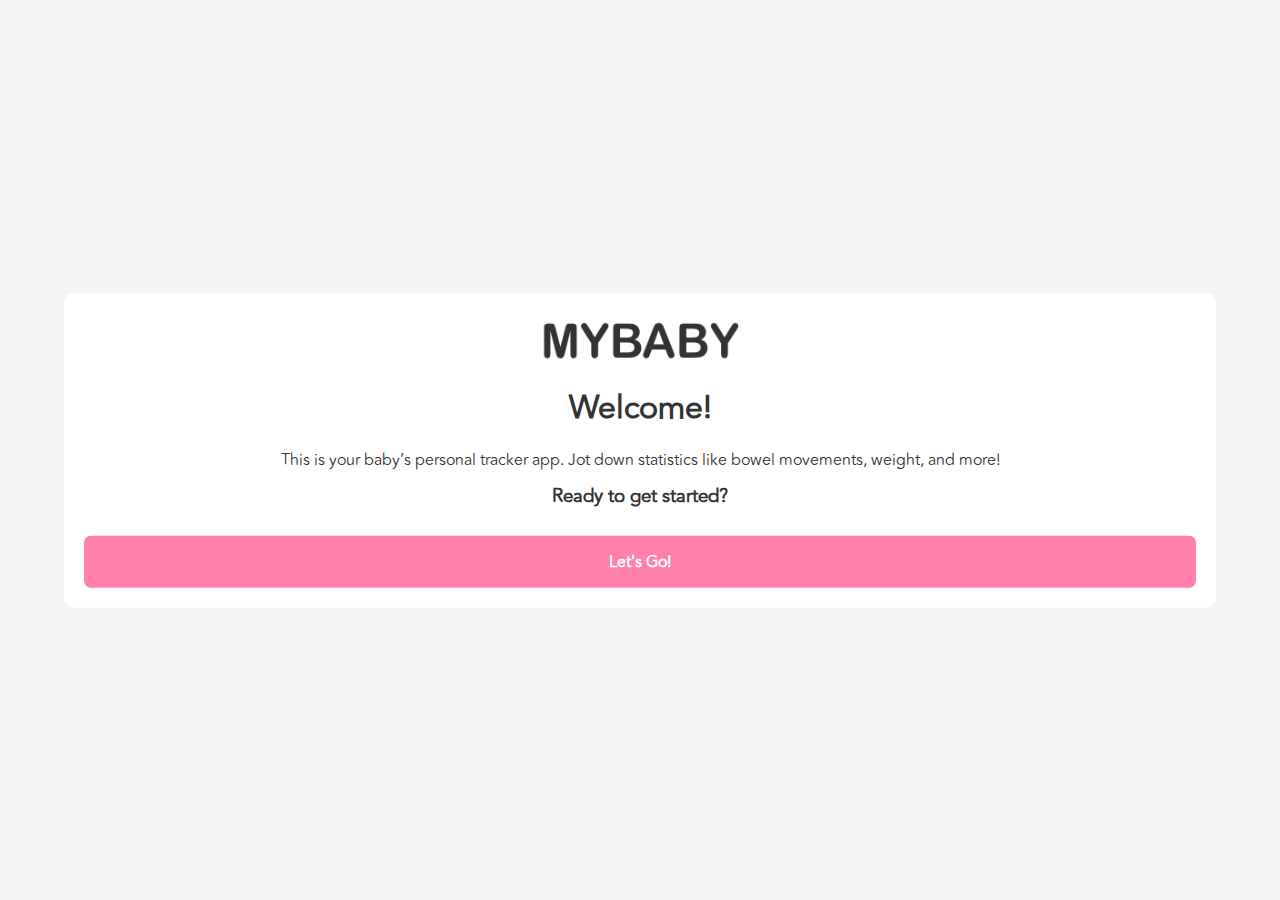
==== commit f750486e: "added the dot info modal" ====
--- a/index.html
+++ b/index.html
@@ -1,765 +1,1036 @@
 <!DOCTYPE html>
 <html lang="en">
-
-<head>
-    <meta charset="UTF-8">
-    <meta name="viewport" content="width=device-width, initial-scale=1.0">
-    <link rel="stylesheet" href="./styles/main.css">
-    <link rel="stylesheet" href="./styles/charts.css">
+  <head>
+    <meta charset="UTF-8" />
+    <meta name="viewport" content="width=device-width, initial-scale=1.0" />
+    <link rel="stylesheet" href="./styles/main.css" />
+    <link rel="stylesheet" href="./styles/charts.css" />
     <script src="./js/libraries/jquery.js"></script>
     <title>MYBABY</title>
-</head>
-
-<body>
+  </head>
+
+  <body>
     <div class="notification_box">
-        <p class="notification_text"></p>
+      <p class="notification_text"></p>
     </div>
     <!-- Start Screen If no user found -->
-    <div id="welcome_section" class="modal_cont ">
-        <div class="modal_inner first_section_inner_modal">
-            <img src="./assets/images/MYBABYLogo.png" alt="" class="logo_img">
-            <h1>Welcome!</h1>
-            <p class="info_text">This is your baby’s personal tracker app. Jot down statistics like bowel movements,
-                weight, and more!</p>
-            <h3>Ready to get started?</h3>
-
-            <button class="btn_elm" id="get_started_btn">Let's Go!</button>
-        </div>
+    <div id="welcome_section" class="modal_cont">
+      <div class="modal_inner first_section_inner_modal">
+        <img src="./assets/images/MYBABYLogo.png" alt="" class="logo_img" />
+        <h1>Welcome!</h1>
+        <p class="info_text">
+          This is your baby’s personal tracker app. Jot down statistics like
+          bowel movements, weight, and more!
+        </p>
+        <h3>Ready to get started?</h3>
+
+        <button class="btn_elm" id="get_started_btn">Let's Go!</button>
+      </div>
     </div>
     <!-- loader -->
     <div class="modal_cont loader_cont">
-        <div class="loader_inner">
-            <svg id="loader_icon" xmlns="http://www.w3.org/2000/svg" width="20" height="17.587" viewBox="0 0 20 17.587">
-                <g id="Icon_core-baby" data-name="Icon core-baby" transform="translate(-1.029 -2.216)">
-                    <path id="Path_3" data-name="Path 3"
-                        d="M18.047,9.2a7.636,7.636,0,0,0-5.576-4.505L13.58,2.919l-1.124-.7-1.463,2.34A7.625,7.625,0,0,0,4.011,9.2a2.982,2.982,0,1,0,0,5.964,7.626,7.626,0,0,0,14.036,0,2.982,2.982,0,1,0,0-5.964Zm1.125,4.142a1.648,1.648,0,0,1-1.15.5l-.859.016-.336.79a6.3,6.3,0,0,1-11.6,0l-.336-.79-.859-.016a1.656,1.656,0,1,1,0-3.312l.859-.016.336-.79a6.3,6.3,0,0,1,11.6,0l.336.79.859.016a1.656,1.656,0,0,1,1.15,2.816Z"
-                        transform="translate(0 0)" />
-                    <path id="Path_4" data-name="Path 4"
-                        d="M11.813,16.313H13.47V17.97H11.813Zm5.635,0H19.1V17.97H17.447Zm-1.989,6.3A3.314,3.314,0,0,0,18.773,19.3H12.144a3.314,3.314,0,0,0,3.314,3.314Z"
-                        transform="translate(-4.43 -5.79)" />
-                </g>
-            </svg>
-        </div>
+      <div class="loader_inner">
+        <svg
+          id="loader_icon"
+          xmlns="http://www.w3.org/2000/svg"
+          width="20"
+          height="17.587"
+          viewBox="0 0 20 17.587"
+        >
+          <g
+            id="Icon_core-baby"
+            data-name="Icon core-baby"
+            transform="translate(-1.029 -2.216)"
+          >
+            <path
+              id="Path_3"
+              data-name="Path 3"
+              d="M18.047,9.2a7.636,7.636,0,0,0-5.576-4.505L13.58,2.919l-1.124-.7-1.463,2.34A7.625,7.625,0,0,0,4.011,9.2a2.982,2.982,0,1,0,0,5.964,7.626,7.626,0,0,0,14.036,0,2.982,2.982,0,1,0,0-5.964Zm1.125,4.142a1.648,1.648,0,0,1-1.15.5l-.859.016-.336.79a6.3,6.3,0,0,1-11.6,0l-.336-.79-.859-.016a1.656,1.656,0,1,1,0-3.312l.859-.016.336-.79a6.3,6.3,0,0,1,11.6,0l.336.79.859.016a1.656,1.656,0,0,1,1.15,2.816Z"
+              transform="translate(0 0)"
+            />
+            <path
+              id="Path_4"
+              data-name="Path 4"
+              d="M11.813,16.313H13.47V17.97H11.813Zm5.635,0H19.1V17.97H17.447Zm-1.989,6.3A3.314,3.314,0,0,0,18.773,19.3H12.144a3.314,3.314,0,0,0,3.314,3.314Z"
+              transform="translate(-4.43 -5.79)"
+            />
+          </g>
+        </svg>
+      </div>
     </div>
 
-
     <!-- Sign up modal -->
-    <div id="signup_section" class="modal_cont ">
-        <div class="modal_inner first_section_inner_modal">
-            <h1>Sign Up</h1>
-            <p class="info_text">The information and the data you provide this app will only be stored on your phone. It
-                can be deleted by clearing your browser cache or by deleting this app.</p>
-            <h3>Ready to get started?</h3>
-            <div class="main_form_cont">
-                <div class="form_section_cont">
-                    <label for="fullname">Baby’s First and Last Name</label>
-                    <input id="full_name_input" type="text" name="fullname" placeholder="John Doe" class="">
-                </div>
-
-                <div class="form_section_cont">
-                    <label for="birthday">Baby’s Birthday</label>
-                    <input id="birthday_input" type="date" class="" name="birthday">
-                </div>
-
-                <div class="form_section_cont">
-                    <label for="gender">Baby's Gender</label>
-                    <select id="gender_select" name="gender" id="">
-                        <option value="">Select..</option>
-                        <option value="male">Male</option>
-                        <option value="female">Female</option>
-                    </select>
-                </div>
-            </div>
-            <button id="sign_first_baby_up_btn" class="btn_elm">Sign Baby Up</button>
-
-        </div>
+    <div id="signup_section" class="modal_cont">
+      <div class="modal_inner first_section_inner_modal">
+        <h1>Sign Up</h1>
+        <p class="info_text">
+          The information and the data you provide this app will only be stored
+          on your phone. It can be deleted by clearing your browser cache or by
+          deleting this app.
+        </p>
+        <h3>Ready to get started?</h3>
+        <div class="main_form_cont">
+          <div class="form_section_cont">
+            <label for="fullname">Baby’s First and Last Name</label>
+            <input
+              id="full_name_input"
+              type="text"
+              name="fullname"
+              placeholder="John Doe"
+              class=""
+            />
+          </div>
+
+          <div class="form_section_cont">
+            <label for="birthday">Baby’s Birthday</label>
+            <input id="birthday_input" type="date" class="" name="birthday" />
+          </div>
+
+          <div class="form_section_cont">
+            <label for="gender">Baby's Gender</label>
+            <select id="gender_select" name="gender" id="">
+              <option value="">Select..</option>
+              <option value="male">Male</option>
+              <option value="female">Female</option>
+            </select>
+          </div>
+        </div>
+        <button id="sign_first_baby_up_btn" class="btn_elm">
+          Sign Baby Up
+        </button>
+      </div>
     </div>
 
     <!-- baby settings modal -->
     <div id="baby_settings_modal" class="modal_cont blur_bkg">
-
-        <div class="modal_inner first_section_inner_modal">
-
-            <div class="modal_heading">
-
-                <h1>Settings</h1>
-
-                <div class="close_button">
-                    <div id="settings_close" class="button_elm_trigger"></div>
-
-                    <svg xmlns="http://www.w3.org/2000/svg" width="12" height="12" viewBox="0 0 12 12">
-                        <path id="Icon_ion-close" data-name="Icon ion-close"
-                            d="M15.931,14.435l4.19-4.19a1.059,1.059,0,1,0-1.5-1.5l-4.19,4.19-4.19-4.19a1.06,1.06,0,0,0-1.5,1.5l4.19,4.19-4.19,4.19a1.06,1.06,0,0,0,1.5,1.5l4.19-4.19,4.19,4.19a1.06,1.06,0,0,0,1.5-1.5Z"
-                            transform="translate(-8.435 -8.435)" />
-                    </svg>
-
-                </div>
-            </div>
-
-            <div class="modal_overflow_cont">
-
-                <div class="main_form_cont">
-                    <div class="form_section_cont">
-                        <label>Theme</label>
-                        <input type="radio" checked id="theme_raadio_light">
-                        <input type="radio" id="theme_raadio_dark">
-                        <div class="custom_toggle">
-                            <div id="theme_toggle_btn" class="toggle"></div>
-                        </div>
-                    </div>
-                </div>
-                <div class="main_form_cont">
-                    <div class="form_section_cont">
-                        <label for="baby">Current Baby</label>
-                        <select id="select_baby" name="baby" id="">
-
-                        </select>
-                    </div>
-                </div>
-
-                <button id="add_new_baby_btn" class="btn_elm">Add Baby</button>
-                <div id="add_baby_form" class="main_form_cont ">
-                    <h4>Add New Baby</h4>
-
-                    <div class="form_section_cont">
-                        <label for="fullname">Baby’s First and Last Name</label>
-                        <input id="add_new_baby_input_name" type="text" name="fullname" placeholder="John Doe" class="">
-                    </div>
-
-                    <div class="form_section_cont">
-                        <label for="birthday">Baby’s Birthday</label>
-                        <input id="add_new_baby_input_birthday" type="date" class="" name="birthday">
-                    </div>
-
-                    <div class="form_section_cont">
-                        <label for="gender">Baby's Gender</label>
-                        <select id="add_new_baby_input_gender" name="gender" id="">
-                            <option value="">Select..</option>
-                            <option value="male">Male</option>
-                            <option value="female">Female</option>
-                        </select>
-                    </div>
-                    <button id="add_new_baby_add_btn" class="btn_elm">Add</button>
-                    <button id="add_new_baby_cancel_btn" class="btn_elm cancel_btn">Cancel</button>
-                </div>
-
-                <div class="main_form_cont">
-                    <div class="form_section_cont">
-                        <label>App Version</label>
-                        <p>0.0.1</p>
-                    </div>
-                </div>
-            </div>
-        </div>
+      <div class="modal_inner first_section_inner_modal">
+        <div class="modal_heading">
+          <h1>Settings</h1>
+
+          <div class="close_button">
+            <div id="settings_close" class="button_elm_trigger"></div>
+
+            <svg
+              xmlns="http://www.w3.org/2000/svg"
+              width="12"
+              height="12"
+              viewBox="0 0 12 12"
+            >
+              <path
+                id="Icon_ion-close"
+                data-name="Icon ion-close"
+                d="M15.931,14.435l4.19-4.19a1.059,1.059,0,1,0-1.5-1.5l-4.19,4.19-4.19-4.19a1.06,1.06,0,0,0-1.5,1.5l4.19,4.19-4.19,4.19a1.06,1.06,0,0,0,1.5,1.5l4.19-4.19,4.19,4.19a1.06,1.06,0,0,0,1.5-1.5Z"
+                transform="translate(-8.435 -8.435)"
+              />
+            </svg>
+          </div>
+        </div>
+
+        <div class="modal_overflow_cont">
+          <div class="main_form_cont">
+            <div class="form_section_cont">
+              <label>Theme</label>
+              <input type="radio" checked id="theme_raadio_light" />
+              <input type="radio" id="theme_raadio_dark" />
+              <div class="custom_toggle">
+                <div id="theme_toggle_btn" class="toggle"></div>
+              </div>
+            </div>
+          </div>
+          <div class="main_form_cont">
+            <div class="form_section_cont">
+              <label for="baby">Current Baby</label>
+              <select id="select_baby" name="baby" id=""></select>
+            </div>
+          </div>
+
+          <button id="add_new_baby_btn" class="btn_elm">Add Baby</button>
+          <div id="add_baby_form" class="main_form_cont">
+            <h4>Add New Baby</h4>
+
+            <div class="form_section_cont">
+              <label for="fullname">Baby’s First and Last Name</label>
+              <input
+                id="add_new_baby_input_name"
+                type="text"
+                name="fullname"
+                placeholder="John Doe"
+                class=""
+              />
+            </div>
+
+            <div class="form_section_cont">
+              <label for="birthday">Baby’s Birthday</label>
+              <input
+                id="add_new_baby_input_birthday"
+                type="date"
+                class=""
+                name="birthday"
+              />
+            </div>
+
+            <div class="form_section_cont">
+              <label for="gender">Baby's Gender</label>
+              <select id="add_new_baby_input_gender" name="gender" id="">
+                <option value="">Select..</option>
+                <option value="male">Male</option>
+                <option value="female">Female</option>
+              </select>
+            </div>
+            <button id="add_new_baby_add_btn" class="btn_elm">Add</button>
+            <button id="add_new_baby_cancel_btn" class="btn_elm cancel_btn">
+              Cancel
+            </button>
+          </div>
+
+          <div class="main_form_cont">
+            <div class="form_section_cont">
+              <label>App Version</label>
+              <p>0.0.1</p>
+            </div>
+          </div>
+        </div>
+      </div>
     </div>
 
-
     <!-- add data modal -->
-    <div id="baby_add_data_modal" class="modal_cont  blur_bkg">
-
-        <div class="modal_inner first_section_inner_modal">
-
-            <div class="modal_heading">
-
-                <h1>Add Data</h1>
-
-                <div class="close_button">
-                    <div id="close_data_btn" class="button_elm_trigger"></div>
-
-                    <svg xmlns="http://www.w3.org/2000/svg" width="12" height="12" viewBox="0 0 12 12">
-                        <path id="Icon_ion-close" data-name="Icon ion-close"
-                            d="M15.931,14.435l4.19-4.19a1.059,1.059,0,1,0-1.5-1.5l-4.19,4.19-4.19-4.19a1.06,1.06,0,0,0-1.5,1.5l4.19,4.19-4.19,4.19a1.06,1.06,0,0,0,1.5,1.5l4.19-4.19,4.19,4.19a1.06,1.06,0,0,0,1.5-1.5Z"
-                            transform="translate(-8.435 -8.435)" />
-                    </svg>
-
-                </div>
-            </div>
-
-            <div class="modal_overflow_cont">
-
-                <div class="main_form_cont">
-                    <div class="form_section_cont">
-                        <label for="datatype">Type</label>
-                        <select id="data_type_select" name="datatype" id="">
-                            <option value="null">Select</option>
-                            <option value="bm">Bowel Movement</option>
-                            <option value="weight">Weight</option>
-                            <option value="feeding">Feeding</option>
-                        </select>
-                    </div>
-                </div>
-
-                <div class="add_data_forms_cont">
-                    <!-- bm form -->
-                    <div id="add_bm_data_form" class="main_form_cont add_baby_form">
-                        <div class="radio_group">
-                            <input class="radio" checked type="radio" data-bmtype="potty" id="bm_data_radio_elm_potty"
-                                name="bm_type">
-                            <label for="bm_data_radio_elm_potty">Potty</label>
-                        </div>
-                        <div class="radio_group">
-                            <input class="radio" type="radio" data-bmtype="poopy" id="bm_data_radio_elm_poopy"
-                                name="bm_type">
-                            <label for="bm_data_radio_elm_poopy">Poopy</label>
-
-                        </div>
-                        <div class="radio_group">
-                            <input class="radio" type="radio" data-bmtype="twoforone" id="bm_data_radio_elm_two_for_one"
-                                name="bm_type">
-                            <label for="bm_data_radio_elm_two_for_one">Two For One</label>
-                        </div>
-
-                        <div class="form_section_cont">
-                            <label for="note">Enter Note</label>
-                            <textarea name="note" id="" cols="30" rows="4" placeholder="..."></textarea>
-                        </div>
-
-                        <div class="form_section_cont">
-                            <label>Time Recorded</label>
-                            <div class="radio_group">
-                                <input class="radio" checked type="radio" data-bmtime="now" id="bm_data_radio_elm_now"
-                                    name="bm_time">
-                                <label for="bm_data_radio_elm_now">Now</label>
-                            </div>
-                            <div class="radio_group">
-                                <input class="radio" type="radio" data-bmtime="choose" id="bm_data_radio_elm_enter"
-                                    name="bm_time">
-                                <label for="bm_data_radio_elm_enter">Enter Time</label>
-                            </div>
-                            <div id="enter_time_for_bm_data_cont" class="form_section_cont">
-                                <label for="input-time">When:</label>
-                                <input type="datetime-local" id="input-time" name="input-time" />
-                            </div>
-                        </div>
-                        <button id="add_data_bm_btn" class="btn_elm">Add Data</button>
-                    </div>
-
-                    <!-- add weight form -->
-                    <div id="add_weight_data_form" class="main_form_cont add_baby_form">
-                        <div class="flex_form_cont">
-                            <div class="form_section_cont">
-                                <label for="add_data_pounds_input_elm">Pounds</label>
-                                <input type="text" id="add_data_pounds_input_elm" value="0" name="pounds">
-                            </div>
-
-                            <div class="form_section_cont">
-                                <label for="add_data_ounces_input_elm">Ounces</label>
-                                <input type="text" id="add_data_ounces_input_elm" value="0" name="ounces">
-                            </div>
-                        </div>
-                        <!-- Time record -->
-                        <div class="form_section_cont">
-                            <label>Time Recorded</label>
-                            <div class="radio_group">
-                                <input class="radio" checked type="radio" data-weighttime="now"
-                                    id="weight_data_radio_elm_now" name="weight_time">
-                                <label for="weight_data_radio_elm_now">Now</label>
-                            </div>
-                            <div class="radio_group">
-                                <input class="radio" type="radio" data-weighttime="choose"
-                                    id="weight_data_radio_elm_enter" name="weight_time">
-                                <label for="weight_data_radio_elm_enter">Enter Time</label>
-                            </div>
-                            <div id="enter_time_for_weight_data_cont" class="form_section_cont">
-                                <label for="input_time_weight">When:</label>
-                                <input type="datetime-local" id="input_time_weight" name="input_time_weight" />
-                            </div>
-                        </div>
-                        <button id="add_data_weight_btn" class="btn_elm">Add Data</button>
-                    </div>
-
-
-                    <!-- Feeding data -->
-                    <div id="add_feeding_data_form" class="main_form_cont add_baby_form">
-                        <div class="form_section_cont">
-                            <label for="ounces">Ounces</label>
-                            <input type="number" min="0" max="250" id="add_data_feed_ounce_input_elm" value="0"
-                                name="ounces">
-                        </div>
-                        <p>Duration</p>
-                        <div class="flex_form_cont">
-                            <div class="form_section_cont">
-                                <label for="time">Hr</label>
-                                <input type="number" id="add_data_feed_hr_input_elm" min="0" max="200" value="0"
-                                    name="time">
-                            </div>
-                            <div class="form_section_cont">
-                                <label for="time">Min</label>
-                                <input type="number" id="add_data_feed_min_input_elm" min="0" max="200" value="0"
-                                    name="time">
-
-                            </div>
-                        </div>
-
-                        <div class="form_section_cont">
-                            <label>Time Recorded</label>
-                            <div class="radio_group">
-                                <input class="radio" checked data-feedtime="now" type="radio"
-                                    id="feed_data_radio_elm_now" name="feed_time">
-                                <label for="feed_data_radio_elm_now">Now</label>
-                            </div>
-                            <div class="radio_group">
-                                <input class="radio" type="radio" data-feedtime="choose" id="feed_data_radio_elm_enter"
-                                    name="feed_time">
-                                <label for="feed_data_radio_elm_enter">Enter Time</label>
-                            </div>
-                            <div id="enter_time_for_feed_data_cont" class="form_section_cont">
-                                <label for="ounces">When:</label>
-                                <input type="datetime-local" data-feedtime="choose" id="input_time_feed"
-                                    name="meeting-time" />
-                            </div>
-
-                        </div>
-                        <button id="add_data_feed_btn" class="btn_elm">Add Data</button>
-                    </div>
-
-                </div>
-
-            </div>
-        </div>
+    <div id="baby_add_data_modal" class="modal_cont blur_bkg">
+      <div class="modal_inner first_section_inner_modal">
+        <div class="modal_heading">
+          <h1>Add Data</h1>
+
+          <div class="close_button">
+            <div id="close_data_btn" class="button_elm_trigger"></div>
+
+            <svg
+              xmlns="http://www.w3.org/2000/svg"
+              width="12"
+              height="12"
+              viewBox="0 0 12 12"
+            >
+              <path
+                id="Icon_ion-close"
+                data-name="Icon ion-close"
+                d="M15.931,14.435l4.19-4.19a1.059,1.059,0,1,0-1.5-1.5l-4.19,4.19-4.19-4.19a1.06,1.06,0,0,0-1.5,1.5l4.19,4.19-4.19,4.19a1.06,1.06,0,0,0,1.5,1.5l4.19-4.19,4.19,4.19a1.06,1.06,0,0,0,1.5-1.5Z"
+                transform="translate(-8.435 -8.435)"
+              />
+            </svg>
+          </div>
+        </div>
+
+        <div class="modal_overflow_cont">
+          <div class="main_form_cont">
+            <div class="form_section_cont">
+              <label for="datatype">Type</label>
+              <select id="data_type_select" name="datatype" id="">
+                <option value="null">Select</option>
+                <option value="bm">Bowel Movement</option>
+                <option value="weight">Weight</option>
+                <option value="feeding">Feeding</option>
+              </select>
+            </div>
+          </div>
+
+          <div class="add_data_forms_cont">
+            <!-- bm form -->
+            <div id="add_bm_data_form" class="main_form_cont add_baby_form">
+              <div class="radio_group">
+                <input
+                  class="radio"
+                  checked
+                  type="radio"
+                  data-bmtype="potty"
+                  id="bm_data_radio_elm_potty"
+                  name="bm_type"
+                />
+                <label for="bm_data_radio_elm_potty">Potty</label>
+              </div>
+              <div class="radio_group">
+                <input
+                  class="radio"
+                  type="radio"
+                  data-bmtype="poopy"
+                  id="bm_data_radio_elm_poopy"
+                  name="bm_type"
+                />
+                <label for="bm_data_radio_elm_poopy">Poopy</label>
+              </div>
+              <div class="radio_group">
+                <input
+                  class="radio"
+                  type="radio"
+                  data-bmtype="twoforone"
+                  id="bm_data_radio_elm_two_for_one"
+                  name="bm_type"
+                />
+                <label for="bm_data_radio_elm_two_for_one">Two For One</label>
+              </div>
+
+              <div class="form_section_cont">
+                <label for="note">Enter Note</label>
+                <textarea
+                  name="note"
+                  id=""
+                  cols="30"
+                  rows="4"
+                  placeholder="..."
+                ></textarea>
+              </div>
+
+              <div class="form_section_cont">
+                <label>Time Recorded</label>
+                <div class="radio_group">
+                  <input
+                    class="radio"
+                    checked
+                    type="radio"
+                    data-bmtime="now"
+                    id="bm_data_radio_elm_now"
+                    name="bm_time"
+                  />
+                  <label for="bm_data_radio_elm_now">Now</label>
+                </div>
+                <div class="radio_group">
+                  <input
+                    class="radio"
+                    type="radio"
+                    data-bmtime="choose"
+                    id="bm_data_radio_elm_enter"
+                    name="bm_time"
+                  />
+                  <label for="bm_data_radio_elm_enter">Enter Time</label>
+                </div>
+                <div id="enter_time_for_bm_data_cont" class="form_section_cont">
+                  <label for="input-time">When:</label>
+                  <input
+                    type="datetime-local"
+                    id="input-time"
+                    name="input-time"
+                  />
+                </div>
+              </div>
+              <button id="add_data_bm_btn" class="btn_elm">Add Data</button>
+            </div>
+
+            <!-- add weight form -->
+            <div id="add_weight_data_form" class="main_form_cont add_baby_form">
+              <div class="flex_form_cont">
+                <div class="form_section_cont">
+                  <label for="add_data_pounds_input_elm">Pounds</label>
+                  <input
+                    type="text"
+                    id="add_data_pounds_input_elm"
+                    value="0"
+                    name="pounds"
+                  />
+                </div>
+
+                <div class="form_section_cont">
+                  <label for="add_data_ounces_input_elm">Ounces</label>
+                  <input
+                    type="text"
+                    id="add_data_ounces_input_elm"
+                    value="0"
+                    name="ounces"
+                  />
+                </div>
+              </div>
+              <!-- Time record -->
+              <div class="form_section_cont">
+                <label>Time Recorded</label>
+                <div class="radio_group">
+                  <input
+                    class="radio"
+                    checked
+                    type="radio"
+                    data-weighttime="now"
+                    id="weight_data_radio_elm_now"
+                    name="weight_time"
+                  />
+                  <label for="weight_data_radio_elm_now">Now</label>
+                </div>
+                <div class="radio_group">
+                  <input
+                    class="radio"
+                    type="radio"
+                    data-weighttime="choose"
+                    id="weight_data_radio_elm_enter"
+                    name="weight_time"
+                  />
+                  <label for="weight_data_radio_elm_enter">Enter Time</label>
+                </div>
+                <div
+                  id="enter_time_for_weight_data_cont"
+                  class="form_section_cont"
+                >
+                  <label for="input_time_weight">When:</label>
+                  <input
+                    type="datetime-local"
+                    id="input_time_weight"
+                    name="input_time_weight"
+                  />
+                </div>
+              </div>
+              <button id="add_data_weight_btn" class="btn_elm">Add Data</button>
+            </div>
+
+            <!-- Feeding data -->
+            <div
+              id="add_feeding_data_form"
+              class="main_form_cont add_baby_form"
+            >
+              <div class="form_section_cont">
+                <label for="ounces">Ounces</label>
+                <input
+                  type="number"
+                  min="0"
+                  max="250"
+                  id="add_data_feed_ounce_input_elm"
+                  value="0"
+                  name="ounces"
+                />
+              </div>
+              <p>Duration</p>
+              <div class="flex_form_cont">
+                <div class="form_section_cont">
+                  <label for="time">Hr</label>
+                  <input
+                    type="number"
+                    id="add_data_feed_hr_input_elm"
+                    min="0"
+                    max="200"
+                    value="0"
+                    name="time"
+                  />
+                </div>
+                <div class="form_section_cont">
+                  <label for="time">Min</label>
+                  <input
+                    type="number"
+                    id="add_data_feed_min_input_elm"
+                    min="0"
+                    max="200"
+                    value="0"
+                    name="time"
+                  />
+                </div>
+              </div>
+
+              <div class="form_section_cont">
+                <label>Time Recorded</label>
+                <div class="radio_group">
+                  <input
+                    class="radio"
+                    checked
+                    data-feedtime="now"
+                    type="radio"
+                    id="feed_data_radio_elm_now"
+                    name="feed_time"
+                  />
+                  <label for="feed_data_radio_elm_now">Now</label>
+                </div>
+                <div class="radio_group">
+                  <input
+                    class="radio"
+                    type="radio"
+                    data-feedtime="choose"
+                    id="feed_data_radio_elm_enter"
+                    name="feed_time"
+                  />
+                  <label for="feed_data_radio_elm_enter">Enter Time</label>
+                </div>
+                <div
+                  id="enter_time_for_feed_data_cont"
+                  class="form_section_cont"
+                >
+                  <label for="ounces">When:</label>
+                  <input
+                    type="datetime-local"
+                    data-feedtime="choose"
+                    id="input_time_feed"
+                    name="meeting-time"
+                  />
+                </div>
+              </div>
+              <button id="add_data_feed_btn" class="btn_elm">Add Data</button>
+            </div>
+          </div>
+        </div>
+      </div>
+    </div>
+
+    <!-- dot info modal -->
+    <div id="bm_dot_info_modal" class="modal_cont blur_bkg">
+      <div class="modal_inner first_section_inner_modal">
+        <div class="modal_heading">
+          <h3 id="bm_dot_info_heading"></h3>
+          <div class="close_button">
+            <div id="close_dot_info_btn" class="button_elm_trigger"></div>
+
+            <svg
+              xmlns="http://www.w3.org/2000/svg"
+              width="12"
+              height="12"
+              viewBox="0 0 12 12"
+            >
+              <path
+                id="Icon_ion-close"
+                data-name="Icon ion-close"
+                d="M15.931,14.435l4.19-4.19a1.059,1.059,0,1,0-1.5-1.5l-4.19,4.19-4.19-4.19a1.06,1.06,0,0,0-1.5,1.5l4.19,4.19-4.19,4.19a1.06,1.06,0,0,0,1.5,1.5l4.19-4.19,4.19,4.19a1.06,1.06,0,0,0,1.5-1.5Z"
+                transform="translate(-8.435 -8.435)"
+              />
+            </svg>
+          </div>
+        </div>
+        <div id="bm_dot_info_cont">
+          <!-- add dynamic card here -->
+        </div>
+      </div>
     </div>
 
     <!-- main container -->
     <div class="main_cont">
-
-        <div class="content_cont">
-            <!-- these containers will be swapped out and re rendered when actions happen -->
-            <div id="title_block">
-                <div id="baby_settings_button_cont" class="btn_elm btn_lg">
-                    <div id="baby_settings_button" class="button_elm_trigger"></div>
-                    <svg xmlns="http://www.w3.org/2000/svg" width="20" height="17.587" viewBox="0 0 20 17.587">
-                        <g id="Icon_core-baby" data-name="Icon core-baby" transform="translate(-1.029 -2.216)">
-                            <path id="Path_3" data-name="Path 3"
-                                d="M18.047,9.2a7.636,7.636,0,0,0-5.576-4.505L13.58,2.919l-1.124-.7-1.463,2.34A7.625,7.625,0,0,0,4.011,9.2a2.982,2.982,0,1,0,0,5.964,7.626,7.626,0,0,0,14.036,0,2.982,2.982,0,1,0,0-5.964Zm1.125,4.142a1.648,1.648,0,0,1-1.15.5l-.859.016-.336.79a6.3,6.3,0,0,1-11.6,0l-.336-.79-.859-.016a1.656,1.656,0,1,1,0-3.312l.859-.016.336-.79a6.3,6.3,0,0,1,11.6,0l.336.79.859.016a1.656,1.656,0,0,1,1.15,2.816Z"
-                                transform="translate(0 0)" />
-                            <path id="Path_4" data-name="Path 4"
-                                d="M11.813,16.313H13.47V17.97H11.813Zm5.635,0H19.1V17.97H17.447Zm-1.989,6.3A3.314,3.314,0,0,0,18.773,19.3H12.144a3.314,3.314,0,0,0,3.314,3.314Z"
-                                transform="translate(-4.43 -5.79)" />
-                        </g>
+      <div class="content_cont">
+        <!-- these containers will be swapped out and re rendered when actions happen -->
+        <div id="title_block">
+          <div id="baby_settings_button_cont" class="btn_elm btn_lg">
+            <div id="baby_settings_button" class="button_elm_trigger"></div>
+            <svg
+              xmlns="http://www.w3.org/2000/svg"
+              width="20"
+              height="17.587"
+              viewBox="0 0 20 17.587"
+            >
+              <g
+                id="Icon_core-baby"
+                data-name="Icon core-baby"
+                transform="translate(-1.029 -2.216)"
+              >
+                <path
+                  id="Path_3"
+                  data-name="Path 3"
+                  d="M18.047,9.2a7.636,7.636,0,0,0-5.576-4.505L13.58,2.919l-1.124-.7-1.463,2.34A7.625,7.625,0,0,0,4.011,9.2a2.982,2.982,0,1,0,0,5.964,7.626,7.626,0,0,0,14.036,0,2.982,2.982,0,1,0,0-5.964Zm1.125,4.142a1.648,1.648,0,0,1-1.15.5l-.859.016-.336.79a6.3,6.3,0,0,1-11.6,0l-.336-.79-.859-.016a1.656,1.656,0,1,1,0-3.312l.859-.016.336-.79a6.3,6.3,0,0,1,11.6,0l.336.79.859.016a1.656,1.656,0,0,1,1.15,2.816Z"
+                  transform="translate(0 0)"
+                />
+                <path
+                  id="Path_4"
+                  data-name="Path 4"
+                  d="M11.813,16.313H13.47V17.97H11.813Zm5.635,0H19.1V17.97H17.447Zm-1.989,6.3A3.314,3.314,0,0,0,18.773,19.3H12.144a3.314,3.314,0,0,0,3.314,3.314Z"
+                  transform="translate(-4.43 -5.79)"
+                />
+              </g>
+            </svg>
+          </div>
+        </div>
+        <div class="content_block_container" id="home_data_page">
+          <div class="title_block">
+            <p id="baby_name_title"></p>
+            <p id="home_message"></p>
+          </div>
+          <div class="widget_main_cont">
+            <!-- first chart -->
+            <div class="widget_cont">
+              <div class="widget_title_block">
+                <h4 class="widget_title">Diaper Count</h4>
+                <div class="widget_setting_dd">
+                  <div class="widget_setting_dd_preview">
+                    <svg
+                      data-date_dropdown_id="bm"
+                      class="dd_icon"
+                      xmlns="http://www.w3.org/2000/svg"
+                      width="6"
+                      height="3.499"
+                    >
+                      <path
+                        id="Icon_fa-solid-angle-down"
+                        data-name="Icon fa-solid-angle-down"
+                        d="M4.892,12.348a.5.5,0,0,0,.708,0l2.5-2.5a.5.5,0,0,0-.708-.708L5.245,11.287,3.1,9.143a.5.5,0,0,0-.708.708l2.5,2.5Z"
+                        transform="translate(-2.245 -8.995)"
+                      />
                     </svg>
-                </div>
-            </div>
-            <div class="content_block_container" id="home_data_page">
-                <div class="title_block">
-                    <p id="baby_name_title"></p>
-                    <p id="home_message"></p>
-                </div>
-                <div class="widget_main_cont">
-                    <!-- first chart -->
-                    <div class="widget_cont">
-                        <div class="widget_title_block">
-                            <h4 class="widget_title">Diaper Count</h4>
-                            <div class="widget_setting_dd">
-                                <div class="widget_setting_dd_preview">
-                                    <svg data-date_dropdown_id="bm" class="dd_icon" xmlns="http://www.w3.org/2000/svg"
-                                        width="6" height="3.499">
-                                        <path id="Icon_fa-solid-angle-down" data-name="Icon fa-solid-angle-down"
-                                            d="M4.892,12.348a.5.5,0,0,0,.708,0l2.5-2.5a.5.5,0,0,0-.708-.708L5.245,11.287,3.1,9.143a.5.5,0,0,0-.708.708l2.5,2.5Z"
-                                            transform="translate(-2.245 -8.995)" />
-                                    </svg>
-                                    <!-- this will be dynamically changes -->
-                                    <p data-date_dropdown_id="bm" class="dd_title">Week of 14<small>th</small></p>
-                                    <div data-date_dropdown_id="bm" class="drop_down_action_btn"
-                                        id="bm_week_chooser_dd_btn"></div>
-                                </div>
-                                <div data-date_dropdown_id="bm" class="widget_dd_item_container">
-                                    <!-- these will be dynamically added based on the data -->
-                                    <p data-week_of_bm_data="1-14-2024" class="widget_dd_item active">Week of 14th</p>
-                                    <p data-week_of_bm_data="1-7-2024" class="widget_dd_item">Week of 7th</p>
-                                </div>
-                            </div>
+                    <!-- this will be dynamically changes -->
+                    <p data-date_dropdown_id="bm" class="dd_title">
+                      Week of 14<small>th</small>
+                    </p>
+                    <div
+                      data-date_dropdown_id="bm"
+                      class="drop_down_action_btn"
+                      id="bm_week_chooser_dd_btn"
+                    ></div>
+                  </div>
+                  <div
+                    data-date_dropdown_id="bm"
+                    class="widget_dd_item_container"
+                  >
+                    <!-- these will be dynamically added based on the data -->
+                    <p
+                      data-week_of_bm_data="1-14-2024"
+                      class="widget_dd_item active"
+                    >
+                      Week of 14th
+                    </p>
+                    <p data-week_of_bm_data="1-7-2024" class="widget_dd_item">
+                      Week of 7th
+                    </p>
+                  </div>
+                </div>
+              </div>
+              <!-- ************************************************ -->
+              <!-- Bowel Movement chart -->
+              <!-- ************************************************ -->
+              <div class="widget_chart_cont">
+                <!-- creating the chart with HTML instead of svg -->
+
+                <div class="widget_chart_inner_cont">
+                  <div class="chart_title_group">
+                    <p id="bm_chart_title" class="chart_title">
+                      Week of Dec 10th
+                    </p>
+                    <div class="chart_legend">
+                      <div class="chart_legend_group">
+                        <div class="bm_dot_outer potty_dot">
+                          <div class="bm_dot_inner potty_dot"></div>
                         </div>
-                        <div class="widget_chart_cont">
-                            <!-- creating the chart with HTML instead of svg -->
-
-                            <div class="widget_chart_inner_cont">
-                                <div class="chart_title_group">
-                                    <p id="bm_chart_title" class="chart_title">Week of Dec 10th</p>
-                                    <div class="chart_legend">
-                                        <div class="chart_legend_group">
-                                            <div class="bm_dot_outer potty_dot">
-                                                <div class="bm_dot_inner potty_dot"></div>
-                                            </div>
-                                            <p class="chart_legend_group_text">Potty</p>
-                                        </div>
-
-                                        <div class="chart_legend_group">
-
-                                            <div class="bm_dot_outer poopy_dot">
-                                                <div class="bm_dot_inner poopy_dot"></div>
-                                            </div>
-                                            <p class="chart_legend_group_text">Poopy</p>
-                                        </div>
-
-                                        <div class="chart_legend_group">
-
-                                            <div class="bm_dot_outer two_for_one_dot">
-                                                <div class="bm_dot_inner two_for_one_dot"></div>
-                                            </div>
-                                            <p class="chart_legend_group_text">Two For One</p>
-                                        </div>
-
-                                    </div>
-                                </div>
-                                <div class="chart_main_cont">
-                                    <div class="chart_main_cont_col chart_y">
-                                        <p class="chart_y_text">PM</p>
-                                        <p class="chart_y_text">11</p>
-                                        <p class="chart_y_text">10</p>
-                                        <p class="chart_y_text">9</p>
-                                        <p class="chart_y_text">8</p>
-                                        <p class="chart_y_text">7</p>
-                                        <p class="chart_y_text">6</p>
-                                        <p class="chart_y_text">5</p>
-                                        <p class="chart_y_text">4</p>
-                                        <p class="chart_y_text">3</p>
-                                        <p class="chart_y_text">2</p>
-                                        <p class="chart_y_text">1</p>
-                                        <p class="chart_y_text">12</p>
-                                        <p class="chart_y_text">11</p>
-                                        <p class="chart_y_text">10</p>
-                                        <p class="chart_y_text">9</p>
-                                        <p class="chart_y_text">8</p>
-                                        <p class="chart_y_text">7</p>
-                                        <p class="chart_y_text">6</p>
-                                        <p class="chart_y_text">5</p>
-                                        <p class="chart_y_text">4</p>
-                                        <p class="chart_y_text">3</p>
-                                        <p class="chart_y_text">2</p>
-                                        <p class="chart_y_text">1</p>
-                                        <p class="chart_y_text">12</p>
-                                        <p class="chart_y_text">AM</p>
-                                    </div>
-                                    <div id="bm_chart_body" class="chart_main_cont_col chart_body">
-                                        <p class='no_data_note'>No Data Found</p>
-                                        <div id="dot_cont">
-                                        </div>
-                                        <!-- <div class="chart_y_line"></div> -->
-                                        <div class="chart_bkg_cont">
-                                            <div class="chart_y_line"></div>
-                                            <div class="chart_y_line"></div>
-                                            <div class="chart_y_line"></div>
-                                            <div class="chart_y_line"></div>
-                                            <div class="chart_y_line"></div>
-                                            <div class="chart_y_line"></div>
-                                            <div class="chart_y_line"></div>
-                                            <div class="chart_y_line"></div>
-                                            <div class="chart_y_line"></div>
-                                            <div class="chart_y_line"></div>
-                                            <div class="chart_y_line"></div>
-                                            <div class="chart_y_line"></div>
-                                            <div class="chart_y_line"></div>
-                                            <div class="chart_y_line"></div>
-                                            <div class="chart_y_line"></div>
-                                            <div class="chart_y_line"></div>
-                                            <div class="chart_y_line"></div>
-                                            <div class="chart_y_line"></div>
-                                            <div class="chart_y_line"></div>
-                                            <div class="chart_y_line"></div>
-                                            <div class="chart_y_line"></div>
-                                            <div class="chart_y_line"></div>
-                                            <div class="chart_y_line"></div>
-                                            <div class="chart_y_line"></div>
-                                        </div>
-                                    </div>
-                                </div>
-                                <div class="chart_footer_x">
-                                    <p class="chart_footer_x_text">Sun</p>
-                                    <p class="chart_footer_x_text">Mon</p>
-                                    <p class="chart_footer_x_text">Tue</p>
-                                    <p class="chart_footer_x_text">Wed</p>
-                                    <p class="chart_footer_x_text">Thu</p>
-                                    <p class="chart_footer_x_text">Fri</p>
-                                    <p class="chart_footer_x_text">Sat</p>
-                                </div>
-
-                            </div>
-                            <!-- creating the chart with HTML instead of svg -->
-
-
-
+                        <p class="chart_legend_group_text">Potty</p>
+                      </div>
+
+                      <div class="chart_legend_group">
+                        <div class="bm_dot_outer poopy_dot">
+                          <div class="bm_dot_inner poopy_dot"></div>
                         </div>
-
+                        <p class="chart_legend_group_text">Poopy</p>
+                      </div>
+
+                      <div class="chart_legend_group">
+                        <div class="bm_dot_outer two_for_one_dot">
+                          <div class="bm_dot_inner two_for_one_dot"></div>
+                        </div>
+                        <p class="chart_legend_group_text">Two For One</p>
+                      </div>
                     </div>
-                    <!-- Second chart -->
-                    <div class="widget_cont">
-                        <div class="widget_title_block">
-                            <h4 class="widget_title">Weight</h4>
-                            <div class="widget_setting_dd">
-                                <div class="widget_setting_dd_preview">
-                                    <svg data-date_dropdown_id="weight" class="dd_icon"
-                                        xmlns="http://www.w3.org/2000/svg" width="6" height="3.499">
-                                        <path id="Icon_fa-solid-angle-down" data-name="Icon fa-solid-angle-down"
-                                            d="M4.892,12.348a.5.5,0,0,0,.708,0l2.5-2.5a.5.5,0,0,0-.708-.708L5.245,11.287,3.1,9.143a.5.5,0,0,0-.708.708l2.5,2.5Z"
-                                            transform="translate(-2.245 -8.995)" />
-                                    </svg>
-                                    <!-- this will be dynamically changed -->
-                                    <p data-date_dropdown_id="weight" class="dd_title">Weekly</p>
-                                    <div data-date_dropdown_id="weight" class="drop_down_action_btn"
-                                        id="weight_week_chooser_dd_btn"></div>
-                                </div>
-                                <div data-date_dropdown_id="weight" class="widget_dd_item_container">
-                                    <p data-chart_dd_sort="weekly" class="widget_dd_item active">Weekly</p>
-                                    <p data-chart_dd_sort="monthly" class="widget_dd_item">Monthly</p>
-                                </div>
-                            </div>
+                  </div>
+                  <div class="chart_main_cont">
+                    <div class="chart_main_cont_col bm chart_y">
+                      <p class="chart_y_text">11pm</p>
+                      <p class="chart_y_text">10pm</p>
+                      <p class="chart_y_text">9pm</p>
+                      <p class="chart_y_text">8pm</p>
+                      <p class="chart_y_text">7pm</p>
+                      <p class="chart_y_text">6pm</p>
+                      <p class="chart_y_text">5pm</p>
+                      <p class="chart_y_text">4pm</p>
+                      <p class="chart_y_text">3pm</p>
+                      <p class="chart_y_text">2pm</p>
+                      <p class="chart_y_text">1pm</p>
+                      <p class="chart_y_text">12pm</p>
+                      <p class="chart_y_text">11am</p>
+                      <p class="chart_y_text">10am</p>
+                      <p class="chart_y_text">9am</p>
+                      <p class="chart_y_text">8am</p>
+                      <p class="chart_y_text">7am</p>
+                      <p class="chart_y_text">6am</p>
+                      <p class="chart_y_text">5am</p>
+                      <p class="chart_y_text">4am</p>
+                      <p class="chart_y_text">3am</p>
+                      <p class="chart_y_text">2am</p>
+                      <p class="chart_y_text">1am</p>
+                      <p class="chart_y_text">12am</p>
+                    </div>
+                    <div
+                      id="bm_chart_body"
+                      class="chart_main_cont_col chart_body"
+                    >
+                      <p class="no_data_note">No Data Found</p>
+                      <div id="dot_cont"></div>
+                      <!-- <div class="chart_y_line"></div> -->
+                      <div class="chart_bkg_cont bm">
+                        <div class="chart_y_line"></div>
+                        <div class="chart_y_line"></div>
+                        <div class="chart_y_line"></div>
+                        <div class="chart_y_line"></div>
+                        <div class="chart_y_line"></div>
+                        <div class="chart_y_line"></div>
+                        <div class="chart_y_line"></div>
+                        <div class="chart_y_line"></div>
+                        <div class="chart_y_line"></div>
+                        <div class="chart_y_line"></div>
+                        <div class="chart_y_line"></div>
+                        <div class="chart_y_line"></div>
+                        <div class="chart_y_line"></div>
+                        <div class="chart_y_line"></div>
+                        <div class="chart_y_line"></div>
+                        <div class="chart_y_line"></div>
+                        <div class="chart_y_line"></div>
+                        <div class="chart_y_line"></div>
+                        <div class="chart_y_line"></div>
+                        <div class="chart_y_line"></div>
+                        <div class="chart_y_line"></div>
+                        <div class="chart_y_line"></div>
+                        <div class="chart_y_line"></div>
+                        <div class="chart_y_line"></div>
+                      </div>
+                    </div>
+                  </div>
+                  <div class="chart_footer_x bm">
+                    <p class="chart_footer_x_text">Sun</p>
+                    <p class="chart_footer_x_text">Mon</p>
+                    <p class="chart_footer_x_text">Tue</p>
+                    <p class="chart_footer_x_text">Wed</p>
+                    <p class="chart_footer_x_text">Thu</p>
+                    <p class="chart_footer_x_text">Fri</p>
+                    <p class="chart_footer_x_text">Sat</p>
+                  </div>
+                </div>
+                <!-- creating the chart with HTML instead of svg -->
+              </div>
+            </div>
+            <!-- Second chart -->
+            <div class="widget_cont">
+              <div class="widget_title_block">
+                <h4 class="widget_title">Weight</h4>
+                <div class="widget_setting_dd">
+                  <div class="widget_setting_dd_preview">
+                    <svg
+                      data-date_dropdown_id="weight"
+                      class="dd_icon"
+                      xmlns="http://www.w3.org/2000/svg"
+                      width="6"
+                      height="3.499"
+                    >
+                      <path
+                        id="Icon_fa-solid-angle-down"
+                        data-name="Icon fa-solid-angle-down"
+                        d="M4.892,12.348a.5.5,0,0,0,.708,0l2.5-2.5a.5.5,0,0,0-.708-.708L5.245,11.287,3.1,9.143a.5.5,0,0,0-.708.708l2.5,2.5Z"
+                        transform="translate(-2.245 -8.995)"
+                      />
+                    </svg>
+                    <!-- this will be dynamically changed -->
+                    <p data-date_dropdown_id="weight" class="dd_title">
+                      Weekly
+                    </p>
+                    <div
+                      data-date_dropdown_id="weight"
+                      class="drop_down_action_btn"
+                      id="weight_week_chooser_dd_btn"
+                    ></div>
+                  </div>
+                  <div
+                    data-date_dropdown_id="weight"
+                    class="widget_dd_item_container"
+                  >
+                    <p
+                      data-chart_dd_sort="weekly"
+                      class="widget_dd_item active"
+                    >
+                      Weekly
+                    </p>
+                    <p data-chart_dd_sort="monthly" class="widget_dd_item">
+                      Monthly
+                    </p>
+                  </div>
+                </div>
+              </div>
+              <!-- ************************************************ -->
+              <!-- Weight chart -->
+              <!-- ************************************************ -->
+              <div class="widget_chart_cont">
+                <div class="widget_chart">
+                  <div class="widget_chart_inner_cont">
+                    <div class="chart_title_group">
+                      <p id="weight_chart_title" class="chart_title">Weekly</p>
+                      <div class="chart_legend">
+                        <div class="chart_legend_group">
+                          <div class="chart_legend_line"></div>
+                          <p class="chart_legend_group_text">Record</p>
                         </div>
-                        <div class="widget_chart_cont">
-                            <div class="widget_chart">
-                                <div class="widget_chart_inner_cont">
-                                    <div class="chart_title_group">
-                                        <p id="weigth_chart_title" class="chart_title">Weekly</p>
-                                        <div class="chart_legend">
-                                            <div class="chart_legend_group">
-                                                <div class="chart_legend_line"></div>
-                                                <p class="chart_legend_group_text">Record</p>
-                                            </div>
-                                        </div>
-                                    </div>
-                                    <div class="chart_main_cont">
-                                        <div class="chart_main_cont_col chart_y">
-                                            <p class="chart_y_text">LBS</p>
-                                            <p class="chart_y_text">48</p>
-                                            <p class="chart_y_text">46</p>
-                                            <p class="chart_y_text">44</p>
-                                            <p class="chart_y_text">42</p>
-                                            <p class="chart_y_text">40</p>
-                                            <p class="chart_y_text">38</p>
-                                            <p class="chart_y_text">36</p>
-                                            <p class="chart_y_text">34</p>
-                                            <p class="chart_y_text">32</p>
-                                            <p class="chart_y_text">30</p>
-                                            <p class="chart_y_text">28</p>
-                                            <p class="chart_y_text">26</p>
-                                            <p class="chart_y_text">24</p>
-                                            <p class="chart_y_text">22</p>
-                                            <p class="chart_y_text">20</p>
-                                            <p class="chart_y_text">18</p>
-                                            <p class="chart_y_text">16</p>
-                                            <p class="chart_y_text">14</p>
-                                            <p class="chart_y_text">12</p>
-                                            <p class="chart_y_text">10</p>
-                                            <p class="chart_y_text">8</p>
-                                            <p class="chart_y_text">6</p>
-                                            <p class="chart_y_text">4</p>
-                                            <p class="chart_y_text">2</p>
-                                            <p class="chart_y_text"></p>
-                                        </div>
-                                        <div id="weight_chart_body" class="chart_main_cont_col chart_body">
-                                            <p class='no_data_note'>No Data Found</p>
-                                            <div id="weight_line_cont">
-                                            </div>
-                                            <!-- <div class="chart_y_line"></div> -->
-                                            <div class="chart_bkg_cont">
-                                                <div class="chart_y_line"></div>
-                                                <div class="chart_y_line"></div>
-                                                <div class="chart_y_line"></div>
-                                                <div class="chart_y_line"></div>
-                                                <div class="chart_y_line"></div>
-                                                <div class="chart_y_line"></div>
-                                                <div class="chart_y_line"></div>
-                                                <div class="chart_y_line"></div>
-                                                <div class="chart_y_line"></div>
-                                                <div class="chart_y_line"></div>
-                                                <div class="chart_y_line"></div>
-                                                <div class="chart_y_line"></div>
-                                                <div class="chart_y_line"></div>
-                                                <div class="chart_y_line"></div>
-                                                <div class="chart_y_line"></div>
-                                                <div class="chart_y_line"></div>
-                                                <div class="chart_y_line"></div>
-                                                <div class="chart_y_line"></div>
-                                                <div class="chart_y_line"></div>
-                                                <div class="chart_y_line"></div>
-                                                <div class="chart_y_line"></div>
-                                                <div class="chart_y_line"></div>
-                                                <div class="chart_y_line"></div>
-                                                <div class="chart_y_line"></div>
-                                            </div>
-                                        </div>
-                                    </div>
-                                    <div class="chart_footer_x">
-                                        <p>Trending</p>
-                                    </div>
-
-                                </div>
-                            </div>
+                      </div>
+                    </div>
+                    <div class="chart_main_cont">
+                      <div
+                        id="weight_chart_y"
+                        class="chart_main_cont_col chart_y"
+                      >
+                        <p class="chart_y_text">30</p>
+                        <p class="chart_y_text">25</p>
+                        <p class="chart_y_text">20</p>
+                        <p class="chart_y_text">15</p>
+                        <p class="chart_y_text">10</p>
+                        <p class="chart_y_text">5</p>
+                        <p class="chart_y_text">0</p>
+                        <p class="chart_y_text">LBS</p>
+                      </div>
+                      <div
+                        id="weight_chart_body"
+                        class="chart_main_cont_col chart_body"
+                      >
+                        <p class="no_data_note">No Data Found</p>
+                        <div id="weight_line_cont">
+                          <!-- svg will be placed here -->
+
+                          <!-- svg will be placed here -->
                         </div>
+                        <div id="weight_chart_bkg" class="chart_bkg_cont">
+                          <div class="chart_y_line"></div>
+                          <div class="chart_y_line"></div>
+                          <div class="chart_y_line"></div>
+                          <div class="chart_y_line"></div>
+                          <div class="chart_y_line"></div>
+                          <div class="chart_y_line"></div>
+                          <div class="chart_y_line"></div>
+                        </div>
+                      </div>
                     </div>
-                    <div class="widget_cont">
-                        <div class="widget_title_block">
-                            <h4 class="widget_title">Feeding</h4>
-                            <div class="widget_setting_dd">
-                                <div class="widget_setting_dd_preview">
-                                    <svg data-date_dropdown_id="feed" class="dd_icon" xmlns="http://www.w3.org/2000/svg"
-                                        width="6" height="3.499">
-                                        <path id="Icon_fa-solid-angle-down" data-name="Icon fa-solid-angle-down"
-                                            d="M4.892,12.348a.5.5,0,0,0,.708,0l2.5-2.5a.5.5,0,0,0-.708-.708L5.245,11.287,3.1,9.143a.5.5,0,0,0-.708.708l2.5,2.5Z"
-                                            transform="translate(-2.245 -8.995)" />
-                                    </svg>
-                                    <!-- this will be dynamically changes -->
-                                    <p data-date_dropdown_id="feed" class="dd_title">Weekly</p>
-                                    <div data-date_dropdown_id="feed" class="drop_down_action_btn"
-                                        id="feed_week_chooser_dd_btn"></div>
-                                </div>
-                                <div data-date_dropdown_id="feed" class="widget_dd_item_container">
-                                    <p data-chart_dd_sort="weekly" class="widget_dd_item active">Weekly</p>
-                                    <p data-chart_dd_sort="monthly" class="widget_dd_item">Monthly</p>
-                                </div>
-                            </div>
+                    <!-- chart footer -->
+                    <div class="chart_footer_x weight_chart_footer">
+                      <p>Trending</p>
+                      <div class="trend_bubble">Great</div>
+                      <img
+                        class="trend_icon"
+                        src="./assets/icons/trend-up.png"
+                        alt=""
+                      />
+                    </div>
+                  </div>
+                </div>
+              </div>
+            </div>
+            <div class="widget_cont">
+              <div class="widget_title_block">
+                <h4 class="widget_title">Feeding</h4>
+                <div class="widget_setting_dd">
+                  <div class="widget_setting_dd_preview">
+                    <svg
+                      data-date_dropdown_id="feed"
+                      class="dd_icon"
+                      xmlns="http://www.w3.org/2000/svg"
+                      width="6"
+                      height="3.499"
+                    >
+                      <path
+                        id="Icon_fa-solid-angle-down"
+                        data-name="Icon fa-solid-angle-down"
+                        d="M4.892,12.348a.5.5,0,0,0,.708,0l2.5-2.5a.5.5,0,0,0-.708-.708L5.245,11.287,3.1,9.143a.5.5,0,0,0-.708.708l2.5,2.5Z"
+                        transform="translate(-2.245 -8.995)"
+                      />
+                    </svg>
+                    <!-- this will be dynamically changes -->
+                    <p data-date_dropdown_id="feed" class="dd_title">Weekly</p>
+                    <div
+                      data-date_dropdown_id="feed"
+                      class="drop_down_action_btn"
+                      id="feed_week_chooser_dd_btn"
+                    ></div>
+                  </div>
+                  <div
+                    data-date_dropdown_id="feed"
+                    class="widget_dd_item_container"
+                  >
+                    <p
+                      data-chart_dd_sort="weekly"
+                      class="widget_dd_item active"
+                    >
+                      Weekly
+                    </p>
+                    <p data-chart_dd_sort="monthly" class="widget_dd_item">
+                      Monthly
+                    </p>
+                  </div>
+                </div>
+              </div>
+              <!-- ************************************************ -->
+              <!-- Feed chart -->
+              <!-- ************************************************ -->
+              <div class="widget_chart_cont">
+                <div class="widget_chart">
+                  <div class="widget_chart_inner_cont">
+                    <div class="chart_title_group">
+                      <p id="weigth_chart_title" class="chart_title">Weekly</p>
+                      <div class="chart_legend">
+                        <div class="chart_legend_group">
+                          <div class="chart_legend_line"></div>
+                          <p class="chart_legend_group_text">Record</p>
                         </div>
-                        <div class="widget_chart_cont">
-                            <div class="widget_chart">
-                                <div class="widget_chart_inner_cont">
-                                    <div class="chart_title_group">
-                                        <p id="weigth_chart_title" class="chart_title">Weekly</p>
-                                        <div class="chart_legend">
-                                            <div class="chart_legend_group">
-                                                <div class="chart_legend_line"></div>
-                                                <p class="chart_legend_group_text">Record</p>
-                                            </div>
-                                        </div>
-                                    </div>
-                                    <div class="chart_main_cont">
-                                        <div id="feed_chart_y" class="chart_main_cont_col chart_y">
-                                            <p class="chart_y_text">10</p>
-                                            <p class="chart_y_text">9</p>
-                                            <p class="chart_y_text">8</p>
-                                            <p class="chart_y_text">7</p>
-                                            <p class="chart_y_text">6</p>
-                                            <p class="chart_y_text">5</p>
-                                            <p class="chart_y_text">4</p>
-                                            <p class="chart_y_text">3</p>
-                                            <p class="chart_y_text">2</p>
-                                            <p class="chart_y_text">1</p>
-                                            <p class="chart_y_text">0</p>
-                                            <p class="chart_y_text">OZ</p>
-                                        </div>
-                                        <div id="feed_chart_body" class="chart_main_cont_col chart_body">
-                                            <p class='no_data_note'>No Data Found</p>
-                                            <div id="feed_line_cont">
-                                                <!-- svg will be placed here -->
-
-                                                <!-- svg will be placed here -->
-                                            </div>
-                                            <div id="feed_chart_bkg" class="chart_bkg_cont">
-                                                <div class="chart_y_line"></div>
-                                                <div class="chart_y_line"></div>
-                                                <div class="chart_y_line"></div>
-                                                <div class="chart_y_line"></div>
-                                                <div class="chart_y_line"></div>
-                                                <div class="chart_y_line"></div>
-                                                <div class="chart_y_line"></div>
-                                                <div class="chart_y_line"></div>
-                                                <div class="chart_y_line"></div>
-                                                <div class="chart_y_line"></div>
-                                                <div class="chart_y_line"></div>
-                                            </div>
-                                        </div>
-                                    </div>
-                                    <div class="chart_footer_x feed_chart_footer">
-                                        <p>Trending</p>
-                                        <div class="trend_bubble">Great</div>
-                                        <img class="trend_icon" src="./assets/icons/trend-up.png" alt="">
-                                    </div>
-
-                                </div>
-                            </div>
+                      </div>
+                    </div>
+                    <div class="chart_main_cont">
+                      <div
+                        id="feed_chart_y"
+                        class="chart_main_cont_col chart_y"
+                      >
+                        <!-- Swap this chart with the weight chart -->
+                        <p class="chart_y_text">10</p>
+                        <p class="chart_y_text">9</p>
+                        <p class="chart_y_text">8</p>
+                        <p class="chart_y_text">7</p>
+                        <p class="chart_y_text">6</p>
+                        <p class="chart_y_text">5</p>
+                        <p class="chart_y_text">4</p>
+                        <p class="chart_y_text">3</p>
+                        <p class="chart_y_text">2</p>
+                        <p class="chart_y_text">1</p>
+                        <p class="chart_y_text">5</p>
+                        <p class="chart_y_text">OZ</p>
+                      </div>
+                      <div
+                        id="feed_chart_body"
+                        class="chart_main_cont_col chart_body"
+                      >
+                        <p class="no_data_note">No Data Found</p>
+                        <div id="feed_line_cont">
+                          <!-- svg will be placed here -->
+
+                          <!-- svg will be placed here -->
                         </div>
+                        <div id="feed_chart_bkg" class="chart_bkg_cont">
+                          <div class="chart_y_line"></div>
+                          <div class="chart_y_line"></div>
+                          <div class="chart_y_line"></div>
+                          <div class="chart_y_line"></div>
+                          <div class="chart_y_line"></div>
+                          <div class="chart_y_line"></div>
+                          <div class="chart_y_line"></div>
+                          <div class="chart_y_line"></div>
+                          <div class="chart_y_line"></div>
+                          <div class="chart_y_line"></div>
+                          <div class="chart_y_line"></div>
+                        </div>
+                      </div>
                     </div>
-                </div>
-            </div>
-
-
-            <!-- all data page -->
-            <div class="content_block_container" id="all_data_page">
-                <div id="title_block">
-                    <p id="baby_name_title">All Baby Data</p>
-                    <div class="title_block_footer_bar">
-                        <p id="data_page_babys_name"></p>
-                        <div class="btn_container">
-                            <p>Filter</p>
-                            <div class="btn_elm btn_lg icon_btn">
-                                <div id="filter_baby_data_by_date_btn" data-datefilter="true"
-                                    class="button_elm_trigger"></div>
-                                <svg id="filter_baby_data_by_date_icon" xmlns="http://www.w3.org/2000/svg"
-                                    width="20.286" height="18" viewBox="0 0 20.286 16">
-                                    <path id="Path_22" data-name="Path 22"
-                                        d="M13.124,32.371a1.142,1.142,0,0,0-1.686,0L8.3,35.8a1.143,1.143,0,1,0,1.686,1.543l1.157-1.261V46.857a1.143,1.143,0,0,0,2.286,0V36.082l1.157,1.264A1.143,1.143,0,0,0,16.267,35.8l-3.143-3.429ZM19.139,48h1.143a1.143,1.143,0,1,0,0-2.286H19.139a1.143,1.143,0,1,0,0,2.286Zm0-4.571h3.429a1.143,1.143,0,1,0,0-2.286H19.139a1.143,1.143,0,1,0,0,2.286Zm0-4.571h5.714a1.143,1.143,0,0,0,0-2.286H19.139a1.143,1.143,0,1,0,0,2.286Zm0-4.571h8a1.143,1.143,0,1,0,0-2.286h-8a1.143,1.143,0,1,0,0,2.286Z"
-                                        transform="translate(-7.996 -32)" />
-                                </svg>
-                            </div>
-                        </div>
+                    <div class="chart_footer_x feed_chart_footer">
+                      <p>Trending</p>
+                      <div class="trend_bubble">Great</div>
+                      <img
+                        class="trend_icon"
+                        src="./assets/icons/trend-up.png"
+                        alt=""
+                      />
                     </div>
-                </div>
-                <div class="all_data_cont">
-                    <div class="all_data_header">
-                        <select id="all_data_select" name="all_data">
-                            <option value="bm_data">Bowel Movement</option>
-                            <option value="weight_data">Weight</option>
-                            <option value="feed_data">Feeding</option>
-                        </select>
-                        <svg id="export_csv_btn" xmlns="http://www.w3.org/2000/svg" viewBox="0 0 40.46 39">
-                            <g id="Layer_1-2">
-                                <path class="cls-1"
-                                    d="M40.05,25.02h0s-4.73,4.73-4.73,4.73c-.55.55-1.45.55-2,0-.55-.55-.55-1.45,0-2l2.3-2.3h-6.5s-9.93,0-9.93,0c-.76-.02-1.37-.63-1.39-1.39-.02-.78.6-1.43,1.39-1.45h16.43l-2.3-2.31c-.55-.55-.55-1.45,0-2,.55-.55,1.45-.55,2,0l4.73,4.72c.55.55.55,1.45,0,2Z" />
-                                <path class="cls-1"
-                                    d="M27,20.21v-5.96h-7.42c-.85,0-1.71-.25-2.38-.78-.93-.73-1.45-1.81-1.45-2.97V3H6c-1.65,0-3,1.35-3,3v27c0,1.65,1.35,3,3,3h18c1.65,0,3-1.35,3-3v-5.17h3v5.17c0,3.31-2.69,6-6,6H6c-3.31,0-6-2.69-6-6V6C0,2.69,2.69,0,6,0h11.07c1.08,0,2.11.43,2.87,1.19l8.87,8.87c.76.76,1.19,1.79,1.19,2.87v7.28h-3Z" />
-                            </g>
-                        </svg>
-                    </div>
-                    <div id="all_data" class="all_data_content_cont">
-
-                    </div>
-                </div>
-            </div>
-        </div>
-
-
-        <!-- Footer menu control -->
-        <div class="footer_menu">
-            <div id="footer_menu_all_data" class="footer_menu_item left">
-                <div class="footer_menu_btn" id="view_all_data_btn"></div>
-                <svg xmlns="http://www.w3.org/2000/svg" viewBox="0 0 20 21.719">
-                    <path id="Icon_simple-databricks" data-name="Icon simple-databricks"
-                        d="M1.425,12.836l10,5.628L20.4,13.442v2l-8.976,5.067L1.937,15.115l-.511.279v.7l10,5.629,10-5.627V12.186l-.466-.28-9.534,5.4L2.5,12.186v-2l8.929,5.023,10-5.627V5.719l-.466-.279-9.534,5.4L2.961,6.046l8.464-4.79,7.023,3.953.6-.372V4.325L11.425,0l-10,5.674v.652l10,5.626L20.4,6.929V8.975l-8.976,5.071L1.937,8.652l-.511.279Z"
-                        transform="translate(-1.425)" />
-                </svg>
-            </div>
-
-            <div id="footer_menu_home" class="footer_menu_item active center">
-                <div class="footer_menu_btn" id="home_btn"></div>
-                <svg xmlns="http://www.w3.org/2000/svg" viewBox="0 0 20 20">
-                    <g id="Icon_core-bar-chart" data-name="Icon core-bar-chart" transform="translate(-1.125 -1.125)">
-                        <path id="Path_1" data-name="Path 1"
-                            d="M8.875,17.792h3.667a1,1,0,0,0,1-1V8.125a1,1,0,0,0-1-1H8.875a1,1,0,0,0-1,1v8.667A1,1,0,0,0,8.875,17.792Zm.333-9.333h3v8h-3ZM20.875,1.125H17.208a1,1,0,0,0-1,1V16.792a1,1,0,0,0,1,1h3.667a1,1,0,0,0,1-1V2.125a1,1,0,0,0-1-1Zm-.333,15.333h-3v-14h3Z"
-                            transform="translate(-2.75)" />
-                        <path id="Path_2" data-name="Path 2" d="M2.458,1.125H1.125v20h20V19.792H2.458Z"
-                            transform="translate(0 0)" />
-                    </g>
-                </svg>
-            </div>
-
-            <div id="footer_menu_add_data" class="footer_menu_item right">
-                <div class="footer_menu_btn" id="add_data_btn"></div>
-                <svg xmlns="http://www.w3.org/2000/svg" viewBox="0 0 20 14.074">
-                    <path id="Icon_core-playlist-add" data-name="Icon core-playlist-add"
-                        d="M12.62,9.15h9.63v1.481H12.62Zm-3.7,4.815H22.25v1.481H8.917Zm0,4.815H22.25v1.481H8.917Zm.741-9.63H6.694V6.188H5.213V9.15H2.25v1.481H5.213v2.963H6.694V10.632H9.657Z"
-                        transform="translate(-2.25 -6.188)" />
-                </svg>
-            </div>
-        </div>
-
+                  </div>
+                </div>
+              </div>
+            </div>
+          </div>
+        </div>
+
+        <!-- all data page -->
+        <div class="content_block_container" id="all_data_page">
+          <div id="title_block">
+            <p id="baby_name_title">All Baby Data</p>
+            <div class="title_block_footer_bar">
+              <p id="data_page_babys_name"></p>
+              <div class="btn_container">
+                <p>Filter</p>
+                <div class="btn_elm btn_lg icon_btn">
+                  <div
+                    id="filter_baby_data_by_date_btn"
+                    data-datefilter="true"
+                    class="button_elm_trigger"
+                  ></div>
+                  <svg
+                    id="filter_baby_data_by_date_icon"
+                    xmlns="http://www.w3.org/2000/svg"
+                    width="20.286"
+                    height="18"
+                    viewBox="0 0 20.286 16"
+                  >
+                    <path
+                      id="Path_22"
+                      data-name="Path 22"
+                      d="M13.124,32.371a1.142,1.142,0,0,0-1.686,0L8.3,35.8a1.143,1.143,0,1,0,1.686,1.543l1.157-1.261V46.857a1.143,1.143,0,0,0,2.286,0V36.082l1.157,1.264A1.143,1.143,0,0,0,16.267,35.8l-3.143-3.429ZM19.139,48h1.143a1.143,1.143,0,1,0,0-2.286H19.139a1.143,1.143,0,1,0,0,2.286Zm0-4.571h3.429a1.143,1.143,0,1,0,0-2.286H19.139a1.143,1.143,0,1,0,0,2.286Zm0-4.571h5.714a1.143,1.143,0,0,0,0-2.286H19.139a1.143,1.143,0,1,0,0,2.286Zm0-4.571h8a1.143,1.143,0,1,0,0-2.286h-8a1.143,1.143,0,1,0,0,2.286Z"
+                      transform="translate(-7.996 -32)"
+                    />
+                  </svg>
+                </div>
+              </div>
+            </div>
+          </div>
+          <div class="all_data_cont">
+            <div class="all_data_header">
+              <select id="all_data_select" name="all_data">
+                <option value="bm_data">Bowel Movement</option>
+                <option value="weight_data">Weight</option>
+                <option value="feed_data">Feeding</option>
+              </select>
+              <svg
+                id="export_csv_btn"
+                xmlns="http://www.w3.org/2000/svg"
+                viewBox="0 0 40.46 39"
+              >
+                <g id="Layer_1-2">
+                  <path
+                    class="cls-1"
+                    d="M40.05,25.02h0s-4.73,4.73-4.73,4.73c-.55.55-1.45.55-2,0-.55-.55-.55-1.45,0-2l2.3-2.3h-6.5s-9.93,0-9.93,0c-.76-.02-1.37-.63-1.39-1.39-.02-.78.6-1.43,1.39-1.45h16.43l-2.3-2.31c-.55-.55-.55-1.45,0-2,.55-.55,1.45-.55,2,0l4.73,4.72c.55.55.55,1.45,0,2Z"
+                  />
+                  <path
+                    class="cls-1"
+                    d="M27,20.21v-5.96h-7.42c-.85,0-1.71-.25-2.38-.78-.93-.73-1.45-1.81-1.45-2.97V3H6c-1.65,0-3,1.35-3,3v27c0,1.65,1.35,3,3,3h18c1.65,0,3-1.35,3-3v-5.17h3v5.17c0,3.31-2.69,6-6,6H6c-3.31,0-6-2.69-6-6V6C0,2.69,2.69,0,6,0h11.07c1.08,0,2.11.43,2.87,1.19l8.87,8.87c.76.76,1.19,1.79,1.19,2.87v7.28h-3Z"
+                  />
+                </g>
+              </svg>
+            </div>
+            <div id="all_data" class="all_data_content_cont"></div>
+          </div>
+        </div>
+      </div>
+
+      <!-- Footer menu control -->
+      <div class="footer_menu">
+        <div id="footer_menu_all_data" class="footer_menu_item left">
+          <div class="footer_menu_btn" id="view_all_data_btn"></div>
+          <svg xmlns="http://www.w3.org/2000/svg" viewBox="0 0 20 21.719">
+            <path
+              id="Icon_simple-databricks"
+              data-name="Icon simple-databricks"
+              d="M1.425,12.836l10,5.628L20.4,13.442v2l-8.976,5.067L1.937,15.115l-.511.279v.7l10,5.629,10-5.627V12.186l-.466-.28-9.534,5.4L2.5,12.186v-2l8.929,5.023,10-5.627V5.719l-.466-.279-9.534,5.4L2.961,6.046l8.464-4.79,7.023,3.953.6-.372V4.325L11.425,0l-10,5.674v.652l10,5.626L20.4,6.929V8.975l-8.976,5.071L1.937,8.652l-.511.279Z"
+              transform="translate(-1.425)"
+            />
+          </svg>
+        </div>
+
+        <div id="footer_menu_home" class="footer_menu_item active center">
+          <div class="footer_menu_btn" id="home_btn"></div>
+          <svg xmlns="http://www.w3.org/2000/svg" viewBox="0 0 20 20">
+            <g
+              id="Icon_core-bar-chart"
+              data-name="Icon core-bar-chart"
+              transform="translate(-1.125 -1.125)"
+            >
+              <path
+                id="Path_1"
+                data-name="Path 1"
+                d="M8.875,17.792h3.667a1,1,0,0,0,1-1V8.125a1,1,0,0,0-1-1H8.875a1,1,0,0,0-1,1v8.667A1,1,0,0,0,8.875,17.792Zm.333-9.333h3v8h-3ZM20.875,1.125H17.208a1,1,0,0,0-1,1V16.792a1,1,0,0,0,1,1h3.667a1,1,0,0,0,1-1V2.125a1,1,0,0,0-1-1Zm-.333,15.333h-3v-14h3Z"
+                transform="translate(-2.75)"
+              />
+              <path
+                id="Path_2"
+                data-name="Path 2"
+                d="M2.458,1.125H1.125v20h20V19.792H2.458Z"
+                transform="translate(0 0)"
+              />
+            </g>
+          </svg>
+        </div>
+
+        <div id="footer_menu_add_data" class="footer_menu_item right">
+          <div class="footer_menu_btn" id="add_data_btn"></div>
+          <svg xmlns="http://www.w3.org/2000/svg" viewBox="0 0 20 14.074">
+            <path
+              id="Icon_core-playlist-add"
+              data-name="Icon core-playlist-add"
+              d="M12.62,9.15h9.63v1.481H12.62Zm-3.7,4.815H22.25v1.481H8.917Zm0,4.815H22.25v1.481H8.917Zm.741-9.63H6.694V6.188H5.213V9.15H2.25v1.481H5.213v2.963H6.694V10.632H9.657Z"
+              transform="translate(-2.25 -6.188)"
+            />
+          </svg>
+        </div>
+      </div>
     </div>
 
-
-
     <!-- Import Custom Scripts -->
+    <script src="./js/variables.js"></script>
     <script src="./js/helpers.js"></script>
     <script src="./js/create_html.js"></script>
     <script src="./js/app.js"></script>
     <script src="./js/actions.js"></script>
-
-</body>
-
-</html>+    <script src="./js/bmChart.js"></script>
+  </body>
+</html>
--- a/styles/main.css
+++ b/styles/main.css
@@ -1,6 +1,6 @@
 @font-face {
     font-family: "Avenir";
-    src: url("./assets/fonts/Avenir Black.ttf")
+    src: url("../assets/fonts/AvenirBook.ttf")
 }
 
 * {
@@ -8,7 +8,7 @@
     padding: 0;
     text-decoration: none;
     box-sizing: border-box;
-    font-family: "Avenir";
+    font-family: "Avenir", Arial, Helvetica, sans-serif;
 }
 
 
--- a/styles/charts.css
+++ b/styles/charts.css
@@ -1,232 +1,300 @@
 :root {
-    /* Common */
-    --border-color: #e0e0e0;
-    --btn-color: #ffffff;
-    --box-shadow: 0 2px 4px rgba(0, 0, 0, 0.1);
-    --accent-danger: #E51A49;
-    --accent-two: #B364F6;
-    --accent-three: #3ca2f4;
-
+  /* Common */
+  --border-color: #e0e0e0;
+  --btn-color: #ffffff;
+  --box-shadow: 0 2px 4px rgba(0, 0, 0, 0.1);
+  --accent-danger: #e51a49;
+  --accent-two: #b364f6;
+  --accent-three: #3ca2f4;
 }
 
 :root:has(#theme_raadio_light:checked) {
-    /* Light Theme */
-    --primary-background: #f5f5f5;
-    --secondary-background: #ffffff;
-    --text-color: #333333;
-    --accent-color: #ff80ab;
-    --modal-bkg: #ff80aa4d;
-    --secondary-form-bkg: #00000024;
-    --chart-bkg-stroke: #efefef;
+  /* Light Theme */
+  --primary-background: #f5f5f5;
+  --secondary-background: #ffffff;
+  --text-color: #333333;
+  --accent-color: #ff80ab;
+  --modal-bkg: #ff80aa4d;
+  --secondary-form-bkg: #00000024;
+  --chart-bkg-stroke: #efefef;
 }
 
 :root:has(#theme_raadio_dark:checked) {
-    /* Dark Theme */
-    --primary-background: #121212;
-    --secondary-background: #1e1e1e;
-    --text-color: #ffffff;
-    --accent-color: #64b5f6;
-    --modal-bkg: #64b4f658;
-    --secondary-form-bkg: #b3b3b324;
-    --chart-bkg-stroke: #434343;
+  /* Dark Theme */
+  --primary-background: #121212;
+  --secondary-background: #1e1e1e;
+  --text-color: #ffffff;
+  --accent-color: #64b5f6;
+  --modal-bkg: #64b4f658;
+  --secondary-form-bkg: #b3b3b324;
+  --chart-bkg-stroke: #434343;
 }
 
 .widget_chart {
-    position: relative;
+  position: relative;
 }
 
 /* bm chart */
 .widget_chart_inner_cont {
+  position: absolute;
+  top: 0;
+  left: 0;
+  width: 100%;
+  height: 100%;
+  padding: 10px;
+}
+
+.chart_title_group {
+  display: flex;
+  justify-content: space-between;
+}
+
+.chart_title {
+  font-size: 0.9rem;
+  margin: 0;
+}
+
+.chart_legend {
+  display: flex;
+  gap: 7px;
+}
+
+.chart_legend_group {
+  display: flex;
+  align-items: center;
+  gap: 5px;
+}
+
+.chart_legend_group_text {
+  font-size: 0.6rem;
+  margin: 0;
+}
+
+.bm_dot_outer {
+  width: 15px;
+  height: 15px;
+  border-radius: 1pc;
+  display: flex;
+  justify-content: center;
+  align-items: center;
+  position: relative;
+}
+.dot_btn{
     position: absolute;
+    z-index: 9;
+    left: 0;
     top: 0;
-    left: 0;
     width: 100%;
     height: 100%;
-    padding: 10px;
-}
-
-.chart_title_group {
-    display: flex;
-    justify-content: space-between;
-}
-
-.chart_title {
-    font-size: .9rem;
-    margin: 0;
-}
-
-.chart_legend {
-    display: flex;
-    gap: 7px;
-}
-
-.chart_legend_group {
-    display: flex;
-    align-items: center;
-    gap: 5px;
-}
-
-.chart_legend_group_text {
-    font-size: .6rem;
-    margin: 0;
-}
-
-.bm_dot_outer {
-    width: 15px;
-    height: 15px;
-    border-radius: 1pc;
-    display: flex;
-    justify-content: center;
-    align-items: center;
-    position: relative;
-}
-
+    background-color: red;
+}
 .bm_dot_inner {
-    width: 7px;
-    height: 7px;
-    border-radius: 1pc;
-    position: absolute;
-}
-
+  width: 7px;
+  height: 7px;
+  border-radius: 1pc;
+  position: absolute;
+}
 
 .bm_dot_outer.potty_dot {
-    border: 1px solid #ff80ab;
+  border: 1px solid #ff80ab;
 }
 
 .bm_dot_inner.potty_dot {
-    background-color: #ff80ab;
+  background-color: #ff80ab;
 }
 
 .bm_dot_outer.poopy_dot {
-    border: 1px solid var(--accent-three);
+  border: 1px solid var(--accent-three);
 }
 
 .bm_dot_inner.poopy_dot {
-    background-color: var(--accent-three);
+  background-color: var(--accent-three);
 }
 
 .bm_dot_outer.two_for_one_dot {
-    border: 1px solid var(--accent-two);
+  border: 1px solid var(--accent-two);
 }
 
 .bm_dot_inner.two_for_one_dot {
-    background-color: var(--accent-two);
+  background-color: var(--accent-two);
 }
 
 .chart_main_cont {
-    display: flex;
-    padding-top: 10px;
+  display: flex;
+  padding-top: 10px;
 }
 
 .chart_main_cont_col.chart_y {
-    width: 5%;
+  width: 5%;
 }
 
 .chart_y_text {
-    font-size: .5rem;
-    margin: 0;
-    text-align: center;
+  font-size: 0.5rem;
+  margin: 0;
+  text-align: center;
 }
 
 .chart_main_cont_col.chart_body {
-    padding-top: 5px;
-    width: 95%;
-    
-    position: relative;
-    padding-left: 5px;
-}
-#weight_chart_y, #feed_chart_y {
-    display: flex;
-    flex-direction: column;
-    justify-content: space-between;
-}
-.chart_bkg_cont{
-    padding-top: 10px;
-    display: flex;
-    flex-direction: column;
-    gap: 10px;
-}
-#feed_chart_bkg{
-    justify-content: space-between;
-    height: 250px;
-    padding-bottom: 27px;
-    padding-top: 0px;
+  padding-top: 5px;
+  width: 95%;
+  position: relative;
+  padding-left: 5px;
+}
+.chart_main_cont_col.bm {
+  display: flex;
+  flex-direction: column;
+  justify-content: space-between;
+  padding: 0;
+}
+.chart_main_cont_col.bm>.chart_y_text {
+  text-align: right;
+  font-size: .45rem;
+}
+.chart_main_cont_col.bm.chart_y {
+  width: 7%;
+}
+
+#weight_chart_y,
+#feed_chart_y,
+#weight_chart_y {
+  display: flex;
+  flex-direction: column;
+  justify-content: space-between;
+}
+
+.chart_bkg_cont {
+  padding-top: 10px;
+  display: flex;
+  flex-direction: column;
+  gap: 10px;
+}
+.chart_bkg_cont.bm {
+  padding: 0;
+}
+
+#feed_chart_bkg,
+#weight_chart_bkg {
+  justify-content: space-between;
+  height: 250px;
+  padding-bottom: 27px;
+  padding-top: 0px;
 }
 
 #dot_cont {
-    padding-top:10px;
-    position: absolute;
-    top: 0;
-    left: 0;
-    width: 100%;
-    height: 100%;
-    transform: scaleY(-1);
-}
-#weight_line_cont,#feed_line_cont{
-    position: absolute;
-    top: 0;
-    left: 0;
-    width: 100%;
-    height: 100%;
+  /* padding-top: 10px; */
+  position: absolute;
+  top: 0;
+  left: 0;
+  width: 100%;
+  height: 100%;
+  transform: scaleY(-1);
+}
+
+#weight_line_cont,
+#feed_line_cont {
+  position: absolute;
+  top: 0;
+  left: 0;
+  width: 100%;
+  height: 100%;
 }
 
 .chart_y_line {
-    height: 1px;
-    width: 100%;
-    background-color: var(--chart-bkg-stroke);
+  height: 1px;
+  width: 100%;
+  background-color: var(--chart-bkg-stroke);
 }
 
 .chart_footer_x {
-    display: flex;
-    padding-left: 30px;
-    padding-right: 10px;
-    justify-content: space-between;
-    padding-top: 0px;
+  display: flex;
+  padding-left: 30px;
+  padding-right: 10px;
+  justify-content: space-evenly;
+  padding-top: 0px;
 }
 
 .chart_footer_x_text {
-    font-size: .7rem;
-
-}
-.chart_dot{
-    position: absolute;
-
-}
-.no_data_note{
-    display: none;
-    position: absolute;
-    top: 50%;
-    left: 50%;
-    transform: translate(-50%,-50%);
-}
-.show_no_data{
-    display: block;
-}
+    font-size: 0.7rem;
+}
+.chart_footer_x.bm {
+    padding-top: 7px;
+    padding-left: 25px;
+    padding-right: 0px;
+}
+
+.chart_dot {
+  position: absolute;
+}
+
+.no_data_note {
+  display: none;
+  position: absolute;
+  top: 50%;
+  left: 50%;
+  transform: translate(-50%, -50%);
+}
+
+.show_no_data {
+  display: block;
+}
+
 /* END bm chart */
 /* weight and Feed chart */
-.chart_legend_line{
-    width: 25px;
-    height: 2px;
-    margin-right: 7px;
-    background-color: var(--accent-color);
-    border-radius: 10px;
-}
-.trend_bubble{
-    padding: 2px 15px;
-    height: max-content;
+.chart_legend_line {
+  width: 25px;
+  height: 2px;
+  margin-right: 7px;
+  background-color: var(--data-type-potty);
+  border-radius: 10px;
+}
+
+.trend_bubble {
+  padding: 2px 15px;
+  height: max-content;
+  border-radius: 1pc;
+  background-color: var(--accent-three);
+  color: #fff;
+}
+
+.trend_icon {
+  max-height: 18px;
+}
+
+.feed_chart_footer,
+.weight_chart_footer {
+  padding-top: 7px;
+  justify-content: flex-start;
+  gap: 20px;
+  align-items: center;
+}
+
+.feed_chart_footer > *,
+.weight_chart_footer > * {
+  margin: 0;
+}
+
+#weight_chart_bkg.chart_bkg_cont {
+  padding-bottom: 40px;
+}
+
+.bm_dot_outer::after {
+    content: "";
+    width: 28px;
+    height: 28px;
+    position: absolute;
+    top: -10px;
+    left: -10px;
     border-radius: 1pc;
-    background-color: var(--accent-three);
-    color: var(--text-color);
-}
-.trend_icon{
-    max-height: 18px;
-}
-.feed_chart_footer{
-    padding-top: 7px;
-    justify-content: flex-start;
-    gap: 20px;
-    align-items: center;
-}
-.feed_chart_footer>*{
-    margin: 0;
+    z-index: -1;
+    border: 2px solid var(--accent-three);
+}
+
+.bm_dot_outer::after {
+   opacity: 0;
+   transition: all 150ms ease-out; 
+}
+
+.bm_dot_outer.viewing::after {
+   opacity: 1;
+   transition: all 150ms ease-in; 
 }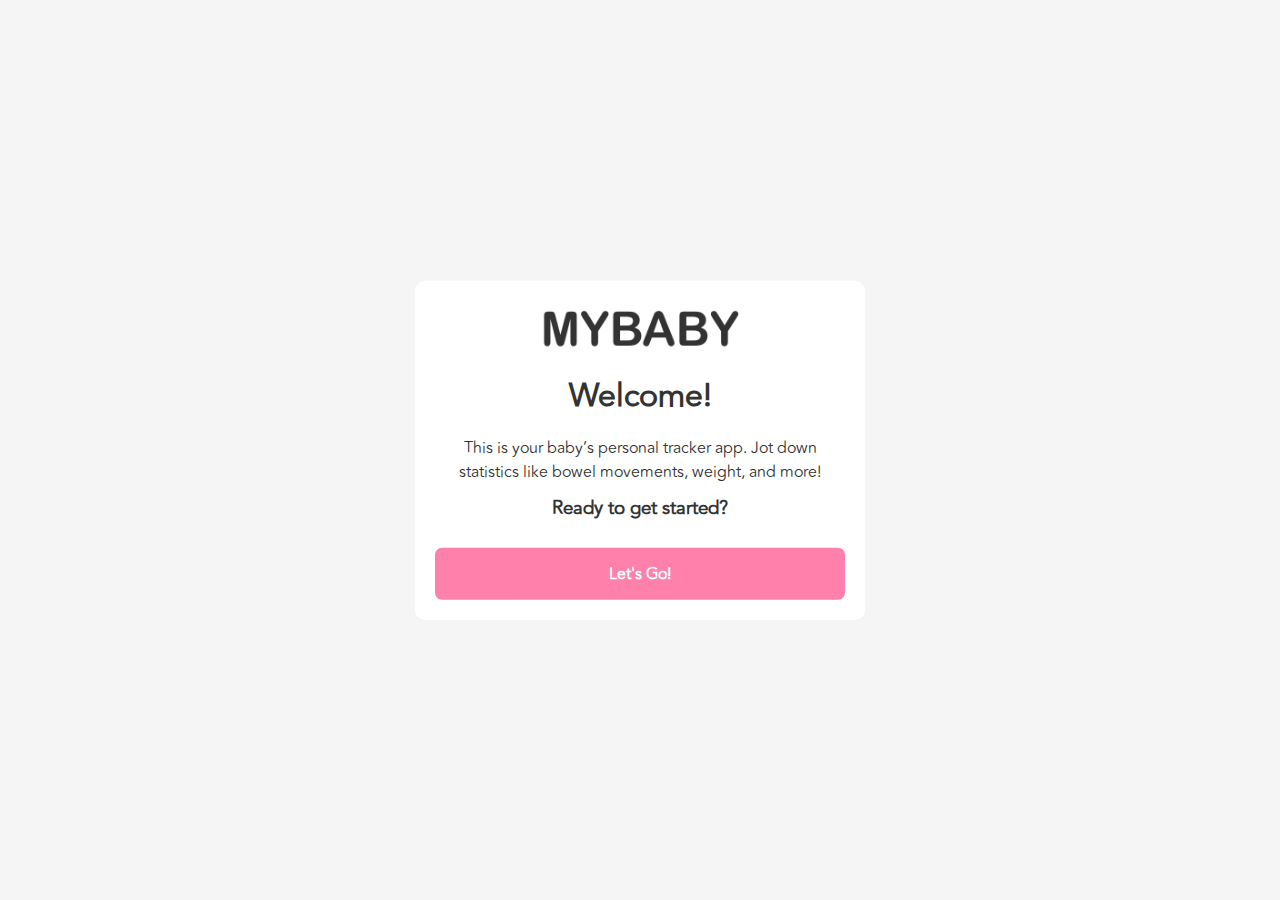
==== commit 50c8d515: "added the dot data modal content" ====
--- a/index.html
+++ b/index.html
@@ -460,8 +460,8 @@
     </div>
 
     <!-- dot info modal -->
-    <div id="bm_dot_info_modal" class="modal_cont blur_bkg">
-      <div class="modal_inner first_section_inner_modal">
+    <div id="bm_dot_info_modal"  class="modal_cont blur_bkg">
+      <div class="modal_inner bm_dot_info_modal_inner">
         <div class="modal_heading">
           <h3 id="bm_dot_info_heading"></h3>
           <div class="close_button">
--- a/styles/main.css
+++ b/styles/main.css
@@ -138,6 +138,7 @@
     justify-content: center;
     align-items: center;
     width: 90%;
+    max-width: 450px;
     text-align: center;
     border-radius: 10px;
     background-color: var(--secondary-background);
--- a/styles/charts.css
+++ b/styles/charts.css
@@ -86,7 +86,7 @@
     top: 0;
     width: 100%;
     height: 100%;
-    background-color: red;
+    /* background-color: red; */
 }
 .bm_dot_inner {
   width: 7px;
@@ -297,4 +297,28 @@
 .bm_dot_outer.viewing::after {
    opacity: 1;
    transition: all 150ms ease-in; 
+}
+.bm_dot_info_modal_inner{
+  align-items: flex-start;
+}
+.bm_dot_info_cont{
+  width: 100%;
+}
+.dot_info{
+  text-align: left;
+}
+
+.dot_info_type{
+  font-size: 20px;
+text-transform: capitalize;
+font-weight: bold;
+
+}
+.dot_info_note{
+  font-style: italic;
+  opacity: 0.8;
+}
+.dot_info_created_at{
+  font-size: smaller;
+
 }